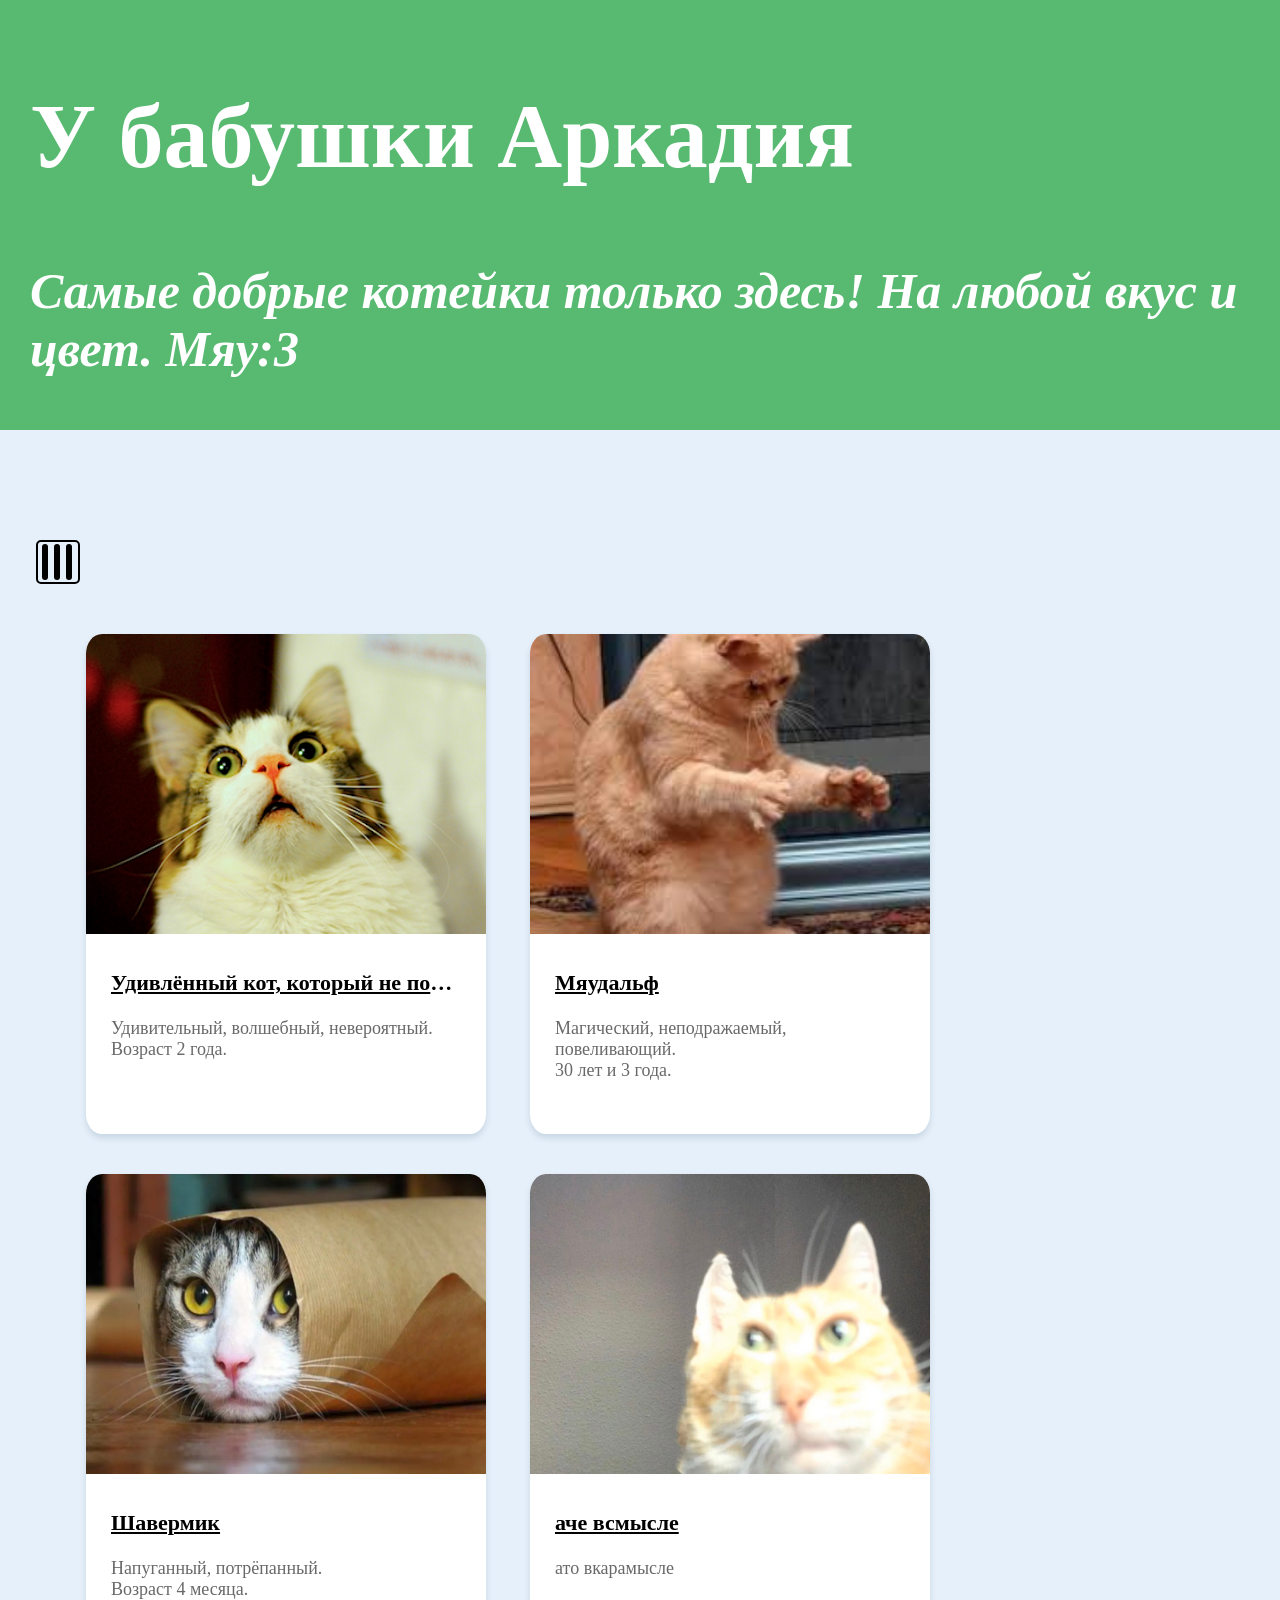
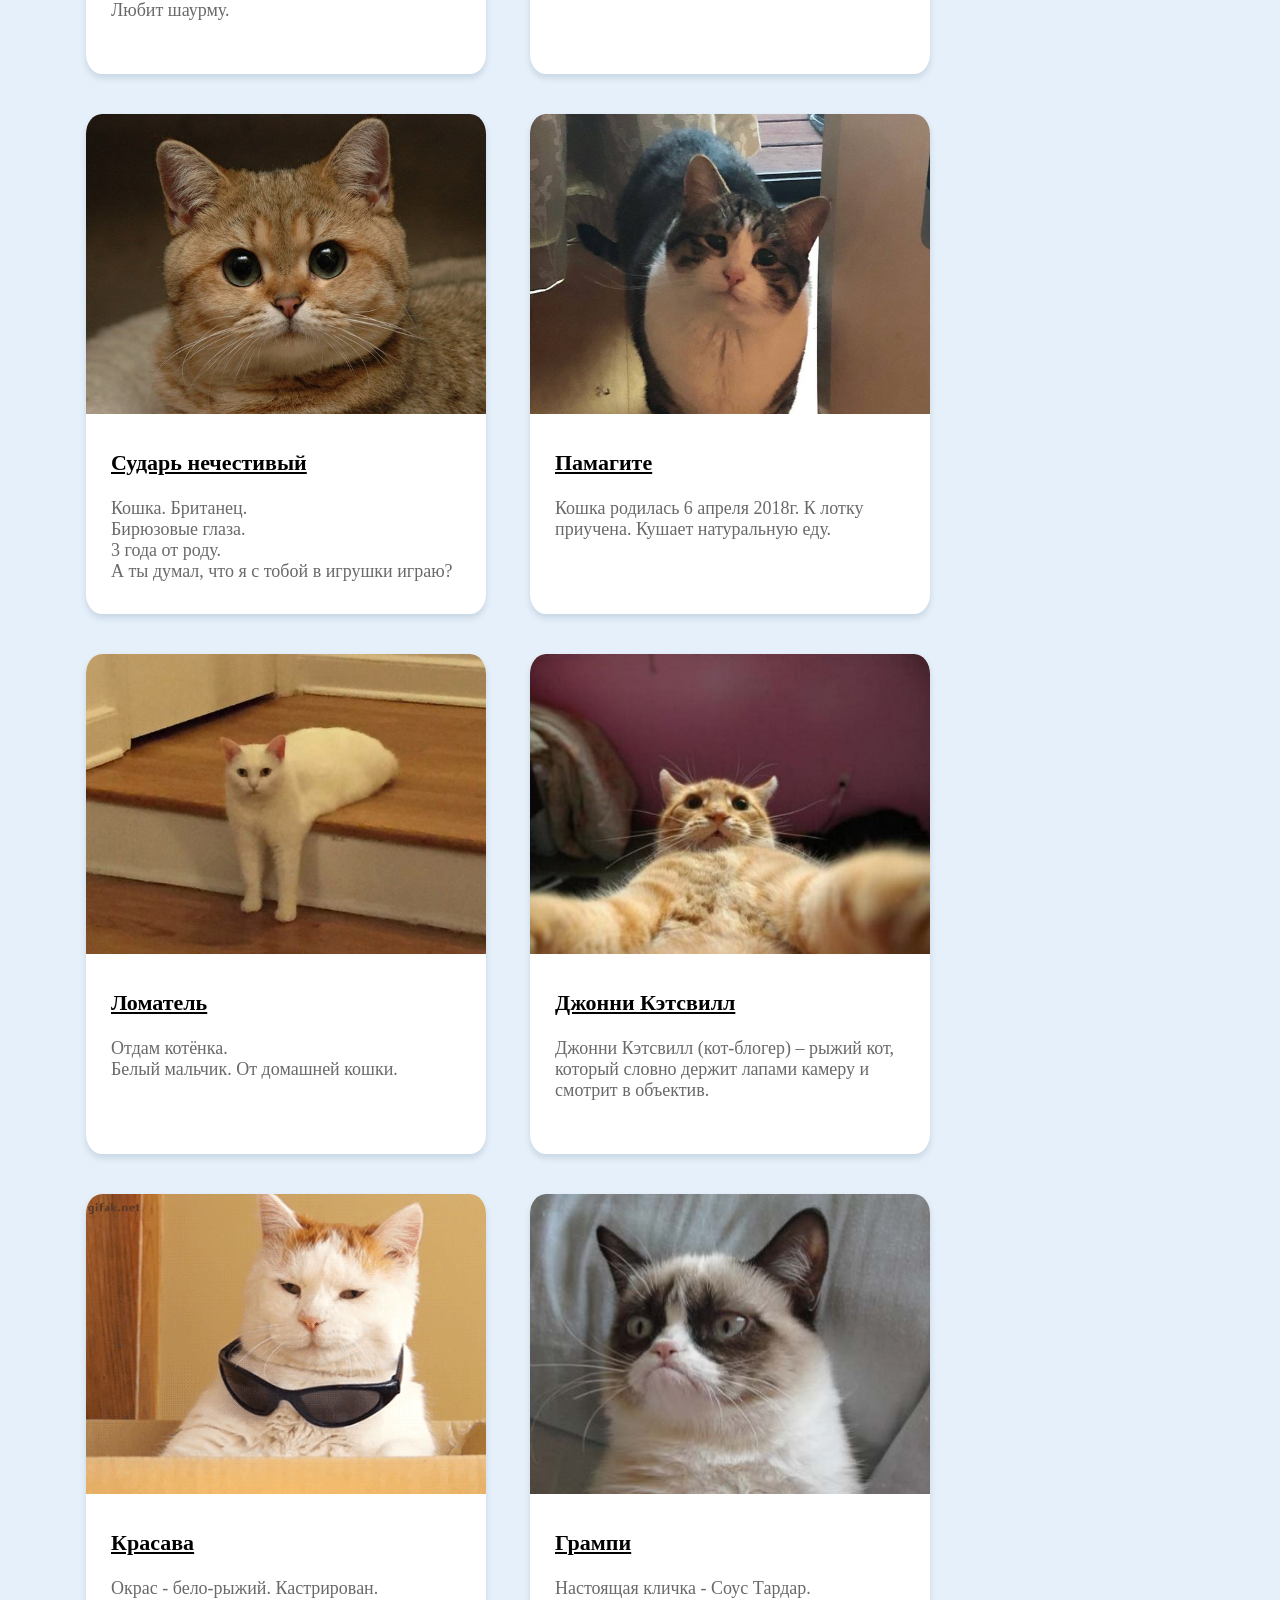
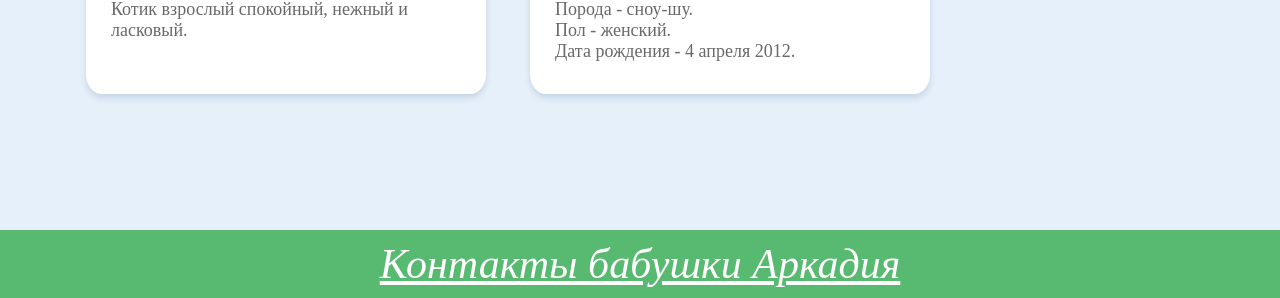
==== src/index.html @ 63ca19cd "Initial commit" ====
<!DOCTYPE html>
<html lang="ru">
  <head>
    <meta charset="utf-8">
    <meta name="author" content="Zhaygutov Erlan">
    <title>У бабушки Аркадия</title>
    <link rel="stylesheet" href="./index.css">
  </head>
  <body>
    <header>
      <section class="header-text">
        <h1>У бабушки Аркадия</h1>
        <h2 class="header-tagline">
          Самые добрые котейки только здесь! На любой вкус и цвет. Мяу:3
        </h2>
      </section>
    </header>
    <main>
      <input type="checkbox" id="direction" class="direction">
      <label class="direction-button" for="direction">
        <span class="direction-button-line"></span>
        <span class="direction-button-line"></span>
        <span class="direction-button-line"></span>
      </label>
      <ul class="items">
        <li class="item">
          <div class="item-top">
            <img class="item-image" src="images/cat1.png" alt="Первый котик">
          </div>
          <section class="item-bottom">
            <h3 class="item-name">
              <a class="item-name-link" href="https://www.yandex.ru" target="_blank" rel="noopener">
                Удивлённый кот, который не понимает, что вокруг него происходит
              </a>
            </h3>
            <div class="item-short-description">
              Удивительный, волшебный, невероятный. Возраст 2 года.
            </div>
            <div class="item-long-description">
              Вязка на вашей территории. Доставка кота в черте города.
              Кот воспитанный, с Вами на Вы, с дамой сердца максимально галантный!
              Возраст: 2 года.
            </div>
          </section>
        </li>
        <li class="item">
          <div class="item-top">
            <img class="item-image" src="images/cat2.jpeg" alt="Второй котик">
          </div>
          <section class="item-bottom">
            <h3 class="item-name">
              <a class="item-name-link" href="https://www.yandex.ru" target="_blank" rel="noopener">
                Мяудальф
              </a>
            </h3>
            <div class="item-short-description">
              Магический, неподражаемый, повеливающий.
              <br>30 лет и 3 года.
            </div>
            <div class="item-long-description">
              Hialp heitir eitt,
              <br>En dhat hialpa mun
              <br>Vith savkam oc sorgom
              <br>Oc sutum giorvavllum
              <br>Dhat kann ec it annat,
              <br>Er thurfol yta synir
              <br>Their er vilja laeknar lifa.
              <br>Dhat kann ec it thrithia,
              <br>Ef mer verdhr thavrf micil
              <br>Haptz vidh mina haeiptmogu:
              <br>Eggiar ec deyfi.
            </div>
          </section>
        </li>
        <li class="item">
          <div class="item-top">
            <img class="item-image" src="images/cat3.webp" alt="Третий котик">
          </div>
          <section class="item-bottom">
            <h3 class="item-name">
              <a class="item-name-link" href="https://www.yandex.ru" target="_blank" rel="noopener">
                Шавермик
              </a>
            </h3>
            <div class="item-short-description">
              Напуганный, потрёпанный.
              <br>Возраст 4 месяца.
              <br>Любит шаурму.
            </div>
            <div class="item-long-description">
              Шавермик ищет дом. Был найдён на улице. Обработан от паразитов.
              На вид 4 месяца. Очень напуган. Лоток и когтеточка в подарок.
            </div>
          </section>
        </li>
        <li class="item">
          <div class="item-top">
            <img class="item-image" src="images/cat4.jpg" alt="Четвёртый котик">
          </div>
          <section class="item-bottom">
            <h3 class="item-name">
              <a class="item-name-link" href="https://www.yandex.ru" target="_blank" rel="noopener">
                аче всмысле
              </a>
            </h3>
            <div class="item-short-description">
              ато вкарамысле
            </div>
            <div class="item-long-description">
              Lorem ipsum dolor sit amet, consectetur adipiscing elit, sed do
              eiusmod tempor incididunt ut labore et dolore magna aliqua. Ut
              enim ad minim veniam, quis nostrud exercitation ullamco laboris
              nisi ut aliquip ex ea commodo consequat. Duis aute irure dolor in
              reprehenderit in voluptate velit esse cillum dolore eu fugiat
              nulla pariatur. Excepteur sint occaecat cupidatat non proident,
              sunt in culpa qui officia deserunt mollit anim id est laborum.
            </div>
          </section>
        </li>
        <li class="item">
          <div class="item-top">
            <img class="item-image" src="images/cat5.jpg" alt="Пятый котик">
          </div>
          <section class="item-bottom">
            <h3 class="item-name">
              <a class="item-name-link" href="https://www.yandex.ru" target="_blank" rel="noopener">
                Сударь нечестивый
              </a>
            </h3>
            <div class="item-short-description">
              Кошка. Британец.
              <br>Бирюзовые глаза.
              <br>3 года от роду.
              <br>А ты думал, что я с тобой в игрушки играю?
            </div>
            <div class="item-long-description">
              Котик был найден на улице. Долго искали старых хозяев,
              но никто не откликнулся. Поэтому, ищем ему новых ответственных,
              заботливых хозяев.
              <br>
              <br>О котике:
              <br>Возраст примерно 3 года, может чуть больше. Очень ласковый,
              к лотку приучен, в еде не привередлив.
              Обработан от внешних и внутренних паразитов, ранки все залечены,
              ушки почищены, воспитан.
              <br>Хочешь себе плюшевого "мишку". Забирай!!!
            </div>
          </section>
        </li>
        <li class="item">
          <div class="item-top">
            <img class="item-image" src="images/cat6.jpg" alt="Шестой котик">
          </div>
          <section class="item-bottom">
            <h3 class="item-name">
              <a class="item-name-link" href="https://www.yandex.ru" target="_blank" rel="noopener">
                Памагите
              </a>
            </h3>
            <div class="item-short-description">
              Кошка родилась 6 апреля 2018г. К лотку приучена. Кушает натуральную еду.
            </div>
            <div class="item-long-description">
              Камышового окраса (серая) девочка. Дома немецкая овчарка, собаку не боится,
              крепкая и здоровая. Улицы не боится. Для частного дома идеальный вариант.
              Ползает по деревьям.
              <br>Доставлю в черте города бесплатно!!!
            </div>
          </section>
        </li>
        <li class="item">
          <div class="item-top">
            <img class="item-image" src="images/cat7.jpeg" alt="Седьмой котик">
          </div>
          <section class="item-bottom">
            <h3 class="item-name">
              <a class="item-name-link" href="https://www.yandex.ru" target="_blank" rel="noopener">
                Ломатель
              </a>
            </h3>
            <div class="item-short-description">
              Отдам котёнка.
              <br>Белый мальчик. От домашней кошки.
            </div>
            <div class="item-long-description">
              К лотку приучен. Чистоплотный.
              <br>Белый окрас. Шерстка не длинная, мягкая.
              <br>Разноцветные глазки. Один голубой, другой жёлтый.
              <br>Кушает всё. Обожает красную рыбу.
              <br>Порадует качественным тыгыдымом.
              <br>Авантюрист и непоседа.
            </div>
          </section>
        </li>
        <li class="item">
          <div class="item-top">
            <img class="item-image" src="images/cat8.jpg" alt="Восьмой котик">
          </div>
          <section class="item-bottom">
            <h3 class="item-name">
              <a class="item-name-link" href="https://www.yandex.ru" target="_blank" rel="noopener">
                Джонни Кэтсвилл
              </a>
            </h3>
            <div class="item-short-description">
              Джонни Кэтсвилл (кот-блогер) – рыжий кот, который словно держит лапами камеру и
              смотрит в объектив.
            </div>
            <div class="item-long-description">
              В 2013 году на Tumblr появилась фотография с рыжим котом, который бросился на
              фотоаппарат в тот самый момент, когда хозяин его снимал. Получилось  словно хвостатый
              сам направляет на себя камеру и ведет блог.
              <br>Англоязычным пользователям показалось, что кот похож на ведущего
              телешоу Jackass (“Чудаки”) Джонни Ноксвилла. Каждый выпуск телепередачи,
              которая выходила на MTV с 2000 по 2002 год, ведущий начинал словами:
              “Привет, с вами Джонни Ноксвилл. Добро пожаловать на “Чудаков”. А затем
              происходило что-то безумное: актеры шоу делали различные трюки и чудом
              оставались целы.
            </div>
          </section>
        </li>
        <li class="item">
          <div class="item-top">
            <img class="item-image" src="images/cat9.gif" alt="Девятый котик">
          </div>
          <section class="item-bottom">
            <h3 class="item-name">
              <a class="item-name-link" href="https://www.yandex.ru" target="_blank" rel="noopener">
                Красава
              </a>
            </h3>
            <div class="item-short-description">
              Окрас - бело-рыжий. Кастрирован.
              <br>Котик взрослый спокойный, нежный и ласковый.
            </div>
            <div class="item-long-description">
              Красава - один из двух котиков, который был размещен в приют после смерти хозяина-дедушки.
              Достаточно игривый, общительный и при хорошем отношении и заботе хорошо адаптирующийся к новой обстановке.
              Любит пообщаться с человеком, но не навязчивый...
              Отдается ответственным людям, в квартиру с сетками на окнах, на хороший сухой и влажный корм.
            </div>
          </section>
        </li>
        <li class="item">
          <div class="item-top">
            <img class="item-image" src="images/cat10.jpg" alt="Десятый котик">
          </div>
          <section class="item-bottom">
            <h3 class="item-name">
              <a class="item-name-link" href="https://www.yandex.ru" target="_blank" rel="noopener">
                Грампи
              </a>
            </h3>
            <div class="item-short-description">
              Настоящая кличка - Соус Тардар.
              <br>Порода - сноу-шу.
              <br>Пол -	женский.
              <br>Дата рождения -	4 апреля 2012.
            </div>
            <div class="item-long-description">
              Кличка кошки происходит от названия соуса тартар.
              Это связано с тем, что когда она была ещё котёнком,
              её шерсть была покрыта тёмными пятнышками.
              Кристал, дочь Табаты, решила, что это похоже на соус тартар.
              Название «Соус Тардар» было написано с ошибкой
              (ошибка в слове «тартар»), но в итоге его решили не менять.
            </div>
          </section>
        </li>
      </ul>
    </main>
    <footer>
      <div class="footer-links">
        <a class="footer-link" href="https://www.google.com" target="_blank" rel="noopener">
          Контакты бабушки Аркадия
        </a>
      </div>
    </footer>
  </body>
</html>
---- src/index.css ----
html {
  height: 100%;
}

body {
  margin: 0;

  background-color: #e6f0fa;
}

header {
  padding: 10px;

  background: #57ba70;
  color: white;
  font-size: 42px;
}

.header-text {
  margin-left: 20px;

  font-size: 60px;
}

.header-tagline {
  font-size: 50px;
  font-style: italic;
}

main {
  box-sizing: border-box;
  height: auto;
  padding: 100px 26px;
}

/* Direction Button */

.direction {
  display: none;

  cursor: pointer;
}

.direction-button {
  display: inline-block;

  width: 40px;
  height: 40px;
  margin: 10px;

  border: 2px solid black;
  border-radius: 5px;

  transform: rotate(90deg);

  cursor: pointer;
}

.direction:checked + .direction-button {
  transform: rotate(0deg);
}

.direction-button-line {
  display: block;

  width: 36px;
  height: 6px;

  margin: 6px auto;

  border-radius: 5px;

  background-color: black;
}

/* Items */

.items {
  max-width: 100%;
}

.item {
  position: relative;

  display: inline-block;

  overflow: hidden;

  box-sizing: border-box;

  width: 400px;
  height: 500px;

  margin: 20px;

  border-radius: 4%;

  background-color: white;

  box-shadow: 0 4px 6px rgba(26, 65, 101, 0.15);

  vertical-align: top;
}
.item:hover {
  transform: scale(1.1, 1.1);

  box-shadow: 0 10px 10px rgba(12, 37, 59, 0.7);
}

.item-top:hover {
  transform: rotateY(180deg);
}

.item-image {
  width: 100%;
  height: 300px;

  object-fit: cover;
}

.item-bottom {
  padding: 10px 25px 30px;

  color: black;
}

.item-name {
  overflow: hidden;

  font-size: 22px;

  text-overflow: ellipsis;

  white-space: nowrap;
}

@keyframes buzz-out-on-hover {
  10% {
    -webkit-transform: translateX(3px) rotate(2deg);
    transform: translateX(3px) rotate(2deg);
  }
  20% {
    -webkit-transform: translateX(-3px) rotate(-2deg);
    transform: translateX(-3px) rotate(-2deg);
  }
  30% {
    -webkit-transform: translateX(3px) rotate(2deg);
    transform: translateX(3px) rotate(2deg);
  }
  40% {
    -webkit-transform: translateX(-3px) rotate(-2deg);
    transform: translateX(-3px) rotate(-2deg);
  }
  50% {
    -webkit-transform: translateX(2px) rotate(1deg);
    transform: translateX(2px) rotate(1deg);
  }
  60% {
    -webkit-transform: translateX(-2px) rotate(-1deg);
    transform: translateX(-2px) rotate(-1deg);
  }
  70% {
    -webkit-transform: translateX(2px) rotate(1deg);
    transform: translateX(2px) rotate(1deg);
  }
  80% {
    -webkit-transform: translateX(-2px) rotate(-1deg);
    transform: translateX(-2px) rotate(-1deg);
  }
  90% {
    -webkit-transform: translateX(1px) rotate(0);
    transform: translateX(1px) rotate(0);
  }
  100% {
    -webkit-transform: translateX(-1px) rotate(0);
    transform: translateX(-1px) rotate(0);
  }
}

.item-name:hover,
.item-name:focus {
  overflow: visible;

  animation-duration: 0.75s;
  animation-iteration-count: 1;
  animation-name: buzz-out-on-hover;
  animation-timing-function: linear;

  text-overflow: clip;

  white-space: normal;
}

.item-name-link {
  color: inherit;
}

.item-name-link:visited {
  color: #57ba70;
}

.item-short-description {
  color: dimgray;

  font-size: 18px;
}

.item-short-description:hover {
  font-style: italic;
}

.item-long-description {
  display: none;

  color: dimgray;

  font-size: 24px;
}

.item-long-description:hover {
  text-transform: uppercase;
}

/* Row view is ENABLED */

.direction:checked ~ .items {
  width: 850px;

  margin-right: auto;
  margin-left: auto;
}

.direction:checked ~ .items > .item {
  display: block;

  width: 800px;
  height: 900px;

  margin-top: 55px;
  margin-bottom: 55px;
}

.direction:checked ~ .items .item .item-top {
  height: 400px;
}

.direction:checked ~ .items .item .item-top .item-image {
  height: 400px;
}

.direction:checked ~ .items .item .item-bottom .item-name {
  font-size: 36px;
}

.direction:checked ~ .items .item .item-bottom .item-short-description {
  display: none;
}

.direction:checked ~ .items .item .item-bottom .item-long-description {
  display: block;
}

.footer-links {
  padding: 10px;

  background: #57ba70;
  color: white;

  font-size: 42px;
  font-style: italic;
  text-align: center;
}

.footer-link {
  color: white;
}

.footer-link:visited {
  color: white;
}
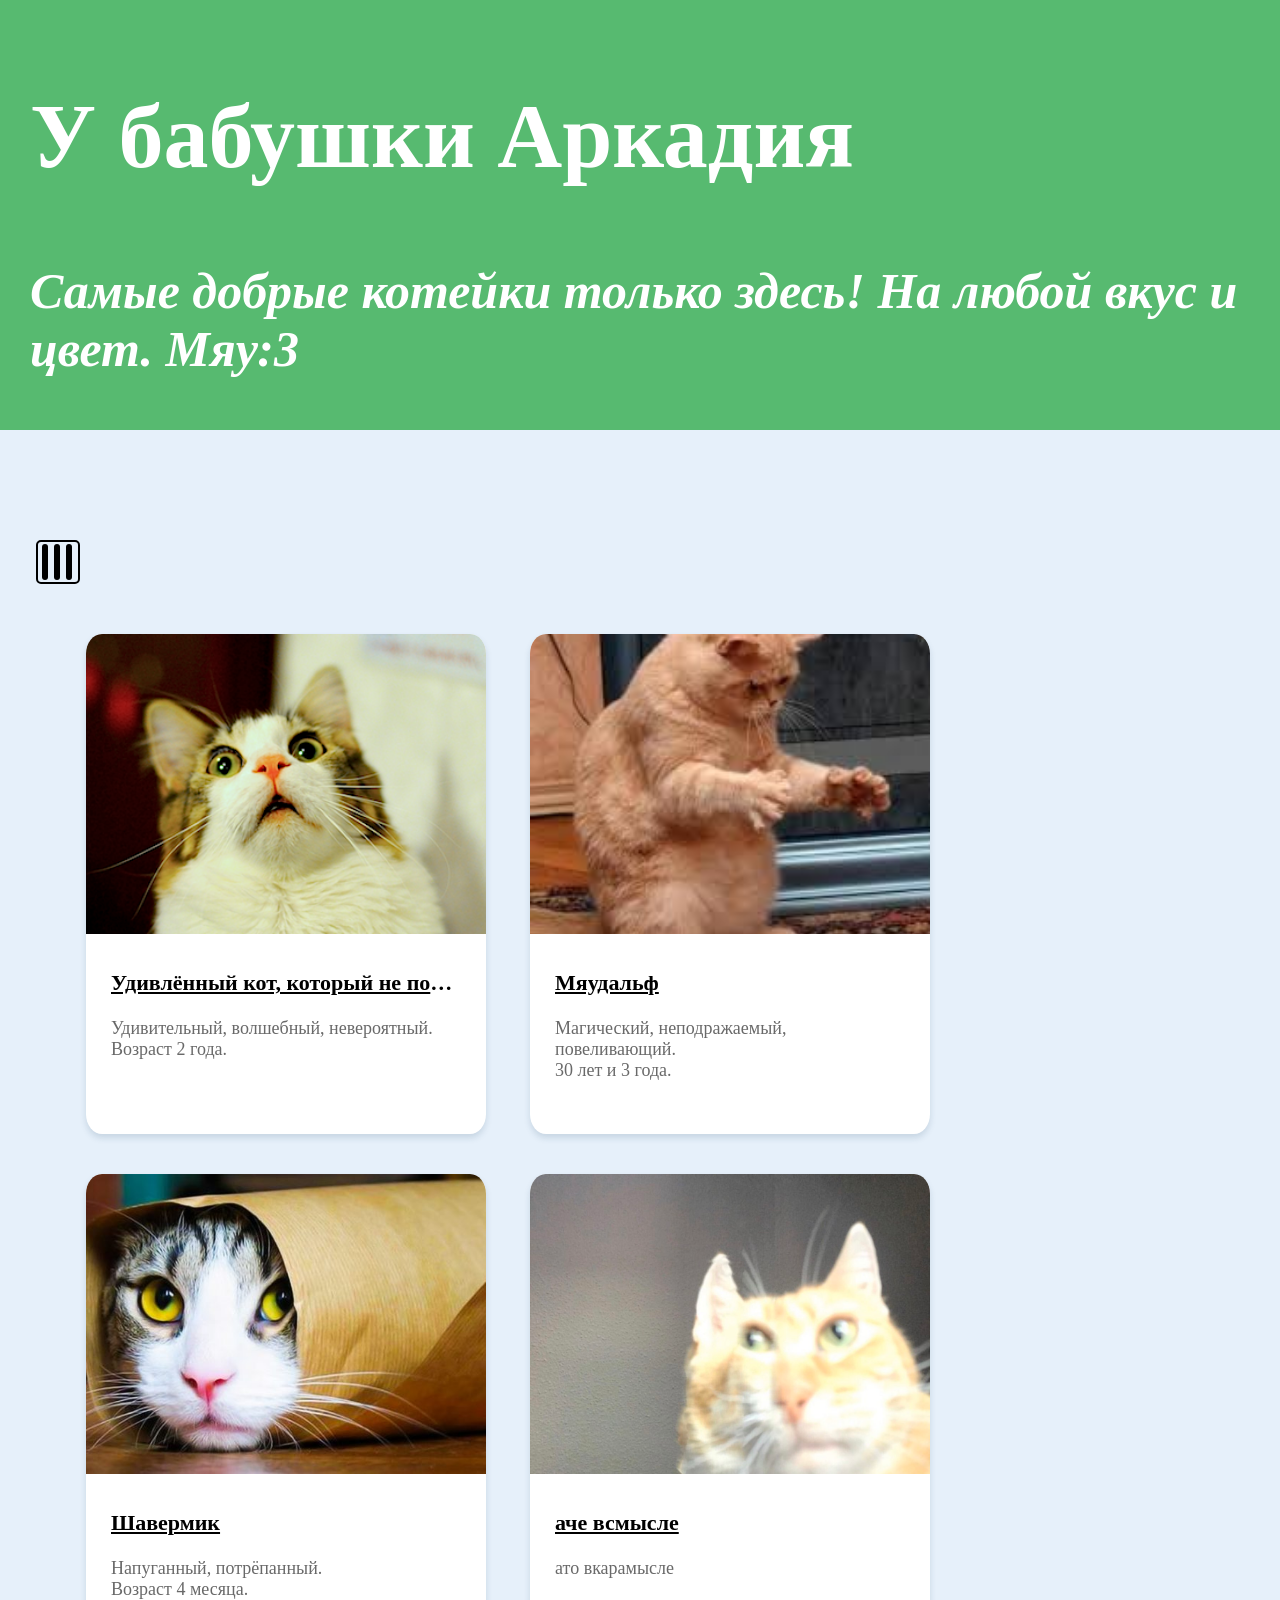
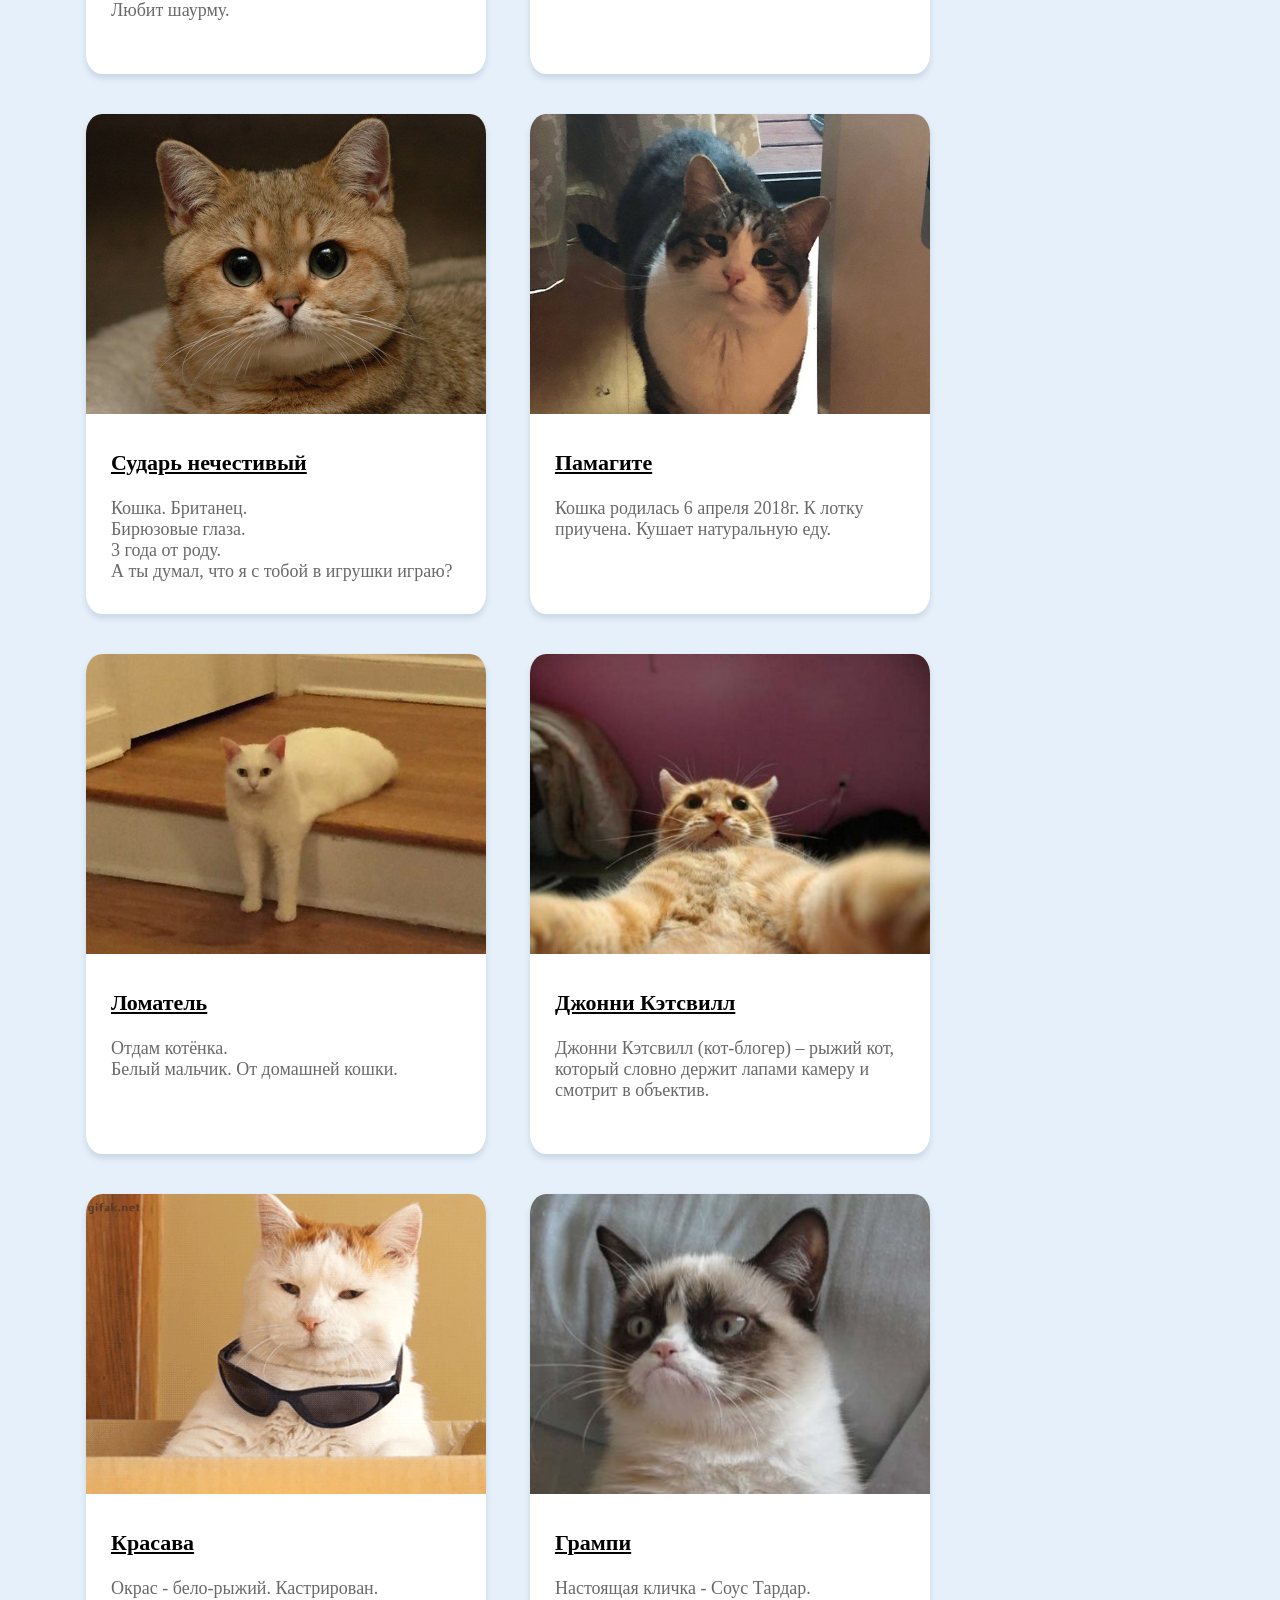
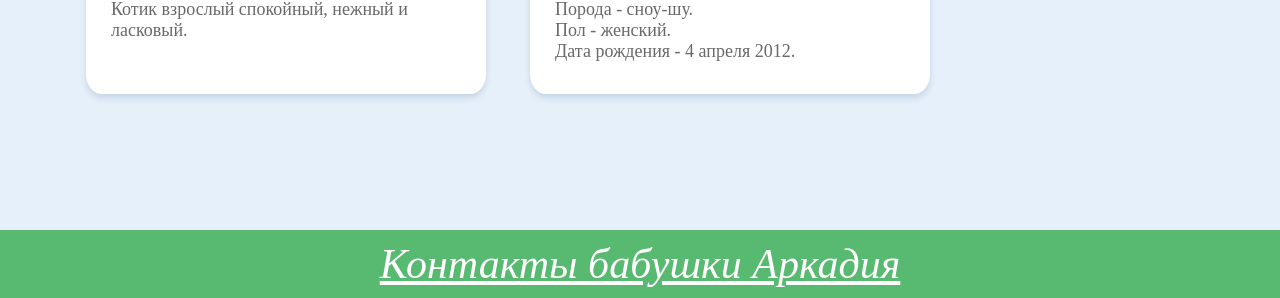
==== commit 5a6a7c3d: "Change third cat photo format" ====
--- a/src/index.html
+++ b/src/index.html
@@ -74,7 +74,7 @@
         </li>
         <li class="item">
           <div class="item-top">
-            <img class="item-image" src="images/cat3.webp" alt="Третий котик">
+            <img class="item-image" src="images/cat3.jpg" alt="Третий котик">
           </div>
           <section class="item-bottom">
             <h3 class="item-name">
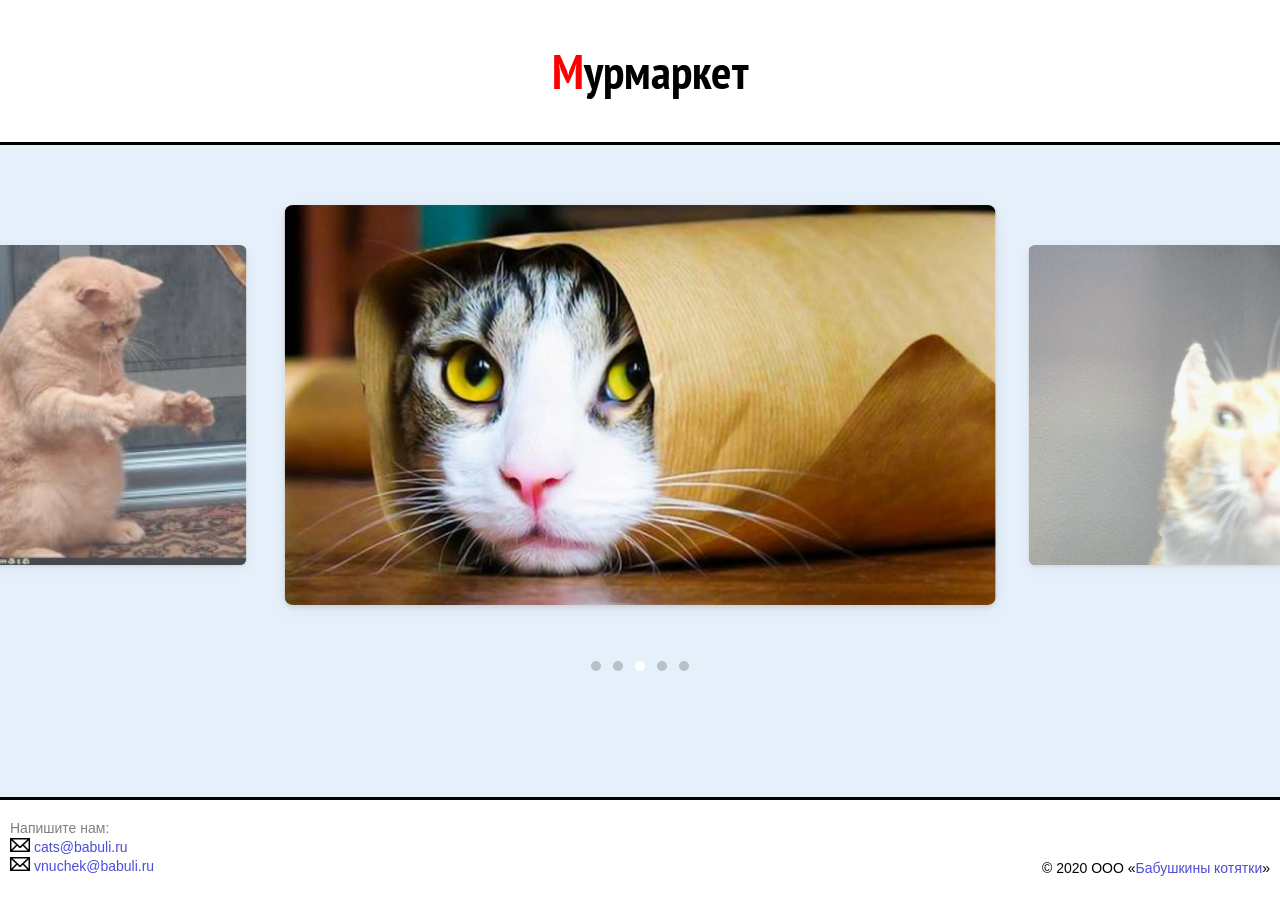
==== commit eedef9d1: "Task 2. Initial Commit" ====
--- a/src/index.html
+++ b/src/index.html
@@ -3,61 +3,45 @@
   <head>
     <meta charset="utf-8">
     <meta name="author" content="Zhaygutov Erlan">
-    <title>У бабушки Аркадия</title>
+    <title>Мурмаркет</title>
     <link rel="stylesheet" href="./index.css">
   </head>
   <body>
     <header>
       <section class="header-text">
-        <h1>У бабушки Аркадия</h1>
-        <h2 class="header-tagline">
-          Самые добрые котейки только здесь! На любой вкус и цвет. Мяу:3
-        </h2>
+        <h1><span class="header-text-first-letter">М</span>урмаркет</h1>
       </section>
     </header>
     <main>
-      <input type="checkbox" id="direction" class="direction">
-      <label class="direction-button" for="direction">
-        <span class="direction-button-line"></span>
-        <span class="direction-button-line"></span>
-        <span class="direction-button-line"></span>
-      </label>
-      <ul class="items">
-        <li class="item">
-          <div class="item-top">
-            <img class="item-image" src="images/cat1.png" alt="Первый котик">
-          </div>
-          <section class="item-bottom">
-            <h3 class="item-name">
-              <a class="item-name-link" href="https://www.yandex.ru" target="_blank" rel="noopener">
-                Удивлённый кот, который не понимает, что вокруг него происходит
-              </a>
-            </h3>
-            <div class="item-short-description">
-              Удивительный, волшебный, невероятный. Возраст 2 года.
-            </div>
-            <div class="item-long-description">
+      <input id="modal-toggle-1" type="checkbox">
+      <article class="modal-content">
+        <label class="modal-close" for="modal-toggle-1">&#x2715;</label>
+        <div class="modal-image-wrapper">
+          <img class="modal-image" src="images/cat1.png" alt="Первый модальный котик">
+        </div>
+        <div class="modal-info-wrapper">
+          <article class="modal-info">
+            <h2 class="modal-info-name">Удивительный</h2>
+            <div class="modal-info-description">
               Вязка на вашей территории. Доставка кота в черте города.
               Кот воспитанный, с Вами на Вы, с дамой сердца максимально галантный!
               Возраст: 2 года.
             </div>
-          </section>
-        </li>
-        <li class="item">
-          <div class="item-top">
-            <img class="item-image" src="images/cat2.jpeg" alt="Второй котик">
-          </div>
-          <section class="item-bottom">
-            <h3 class="item-name">
-              <a class="item-name-link" href="https://www.yandex.ru" target="_blank" rel="noopener">
-                Мяудальф
-              </a>
-            </h3>
-            <div class="item-short-description">
-              Магический, неподражаемый, повеливающий.
-              <br>30 лет и 3 года.
-            </div>
-            <div class="item-long-description">
+          </article>
+        </div>
+      </article>
+      <label class="modal-backdrop" for="modal-toggle-1"></label>
+
+      <input id="modal-toggle-2" type="checkbox">
+      <article class="modal-content">
+        <label class="modal-close" for="modal-toggle-2">&#x2715;</label>
+        <div class="modal-image-wrapper">
+          <img class="modal-image" src="images/cat2.jpeg" alt="Второй модальный котик">
+        </div>
+        <div class="modal-info-wrapper">
+          <article class="modal-info">
+            <h2 class="modal-info-name">Мяудальф</h2>
+            <div class="modal-info-description">
               Hialp heitir eitt,
               <br>En dhat hialpa mun
               <br>Vith savkam oc sorgom
@@ -70,43 +54,39 @@
               <br>Haptz vidh mina haeiptmogu:
               <br>Eggiar ec deyfi.
             </div>
-          </section>
-        </li>
-        <li class="item">
-          <div class="item-top">
-            <img class="item-image" src="images/cat3.jpg" alt="Третий котик">
-          </div>
-          <section class="item-bottom">
-            <h3 class="item-name">
-              <a class="item-name-link" href="https://www.yandex.ru" target="_blank" rel="noopener">
-                Шавермик
-              </a>
-            </h3>
-            <div class="item-short-description">
-              Напуганный, потрёпанный.
-              <br>Возраст 4 месяца.
-              <br>Любит шаурму.
-            </div>
-            <div class="item-long-description">
+          </article>
+        </div>
+      </article>
+      <label class="modal-backdrop" for="modal-toggle-2"></label>
+
+      <input id="modal-toggle-3" type="checkbox">
+      <article class="modal-content">
+        <label class="modal-close" for="modal-toggle-3">&#x2715;</label>
+        <div class="modal-image-wrapper">
+          <img class="modal-image" src="images/cat3.jpg" alt="Третий модальный котик">
+        </div>
+        <div class="modal-info-wrapper">
+          <article class="modal-info">
+            <h2 class="modal-info-name">Шавермик</h2>
+            <div class="modal-info-description">
               Шавермик ищет дом. Был найдён на улице. Обработан от паразитов.
               На вид 4 месяца. Очень напуган. Лоток и когтеточка в подарок.
             </div>
-          </section>
-        </li>
-        <li class="item">
-          <div class="item-top">
-            <img class="item-image" src="images/cat4.jpg" alt="Четвёртый котик">
-          </div>
-          <section class="item-bottom">
-            <h3 class="item-name">
-              <a class="item-name-link" href="https://www.yandex.ru" target="_blank" rel="noopener">
-                аче всмысле
-              </a>
-            </h3>
-            <div class="item-short-description">
-              ато вкарамысле
-            </div>
-            <div class="item-long-description">
+          </article>
+        </div>
+      </article>
+      <label class="modal-backdrop" for="modal-toggle-3"></label>
+
+      <input id="modal-toggle-4" type="checkbox">
+      <article class="modal-content">
+        <label class="modal-close" for="modal-toggle-4">&#x2715;</label>
+        <div class="modal-image-wrapper">
+          <img class="modal-image" src="images/cat4.jpg" alt="Четвёртый модальный котик">
+        </div>
+        <div class="modal-info-wrapper">
+          <article class="modal-info">
+            <h2>ачёвсмысле</h2>
+            <div class="modal-info-description">
               Lorem ipsum dolor sit amet, consectetur adipiscing elit, sed do
               eiusmod tempor incididunt ut labore et dolore magna aliqua. Ut
               enim ad minim veniam, quis nostrud exercitation ullamco laboris
@@ -115,25 +95,21 @@
               nulla pariatur. Excepteur sint occaecat cupidatat non proident,
               sunt in culpa qui officia deserunt mollit anim id est laborum.
             </div>
-          </section>
-        </li>
-        <li class="item">
-          <div class="item-top">
-            <img class="item-image" src="images/cat5.jpg" alt="Пятый котик">
-          </div>
-          <section class="item-bottom">
-            <h3 class="item-name">
-              <a class="item-name-link" href="https://www.yandex.ru" target="_blank" rel="noopener">
-                Сударь нечестивый
-              </a>
-            </h3>
-            <div class="item-short-description">
-              Кошка. Британец.
-              <br>Бирюзовые глаза.
-              <br>3 года от роду.
-              <br>А ты думал, что я с тобой в игрушки играю?
-            </div>
-            <div class="item-long-description">
+          </article>
+        </div>
+      </article>
+      <label class="modal-backdrop" for="modal-toggle-4"></label>
+
+      <input id="modal-toggle-5" type="checkbox">
+      <article class="modal-content">
+        <label class="modal-close" for="modal-toggle-5">&#x2715;</label>
+        <div class="modal-image-wrapper">
+          <img class="modal-image" src="images/cat5.jpg" alt="Пятый модальный котик">
+        </div>
+        <div class="modal-info-wrapper">
+          <article class="modal-info">
+            <h2 class="modal-info-name">Сударь нечестивый</h2>
+            <div class="modal-info-description">
               Котик был найден на улице. Долго искали старых хозяев,
               но никто не откликнулся. Поэтому, ищем ему новых ответственных,
               заботливых хозяев.
@@ -145,135 +121,85 @@
               ушки почищены, воспитан.
               <br>Хочешь себе плюшевого "мишку". Забирай!!!
             </div>
-          </section>
-        </li>
-        <li class="item">
-          <div class="item-top">
-            <img class="item-image" src="images/cat6.jpg" alt="Шестой котик">
-          </div>
-          <section class="item-bottom">
-            <h3 class="item-name">
-              <a class="item-name-link" href="https://www.yandex.ru" target="_blank" rel="noopener">
-                Памагите
-              </a>
-            </h3>
-            <div class="item-short-description">
-              Кошка родилась 6 апреля 2018г. К лотку приучена. Кушает натуральную еду.
-            </div>
-            <div class="item-long-description">
-              Камышового окраса (серая) девочка. Дома немецкая овчарка, собаку не боится,
-              крепкая и здоровая. Улицы не боится. Для частного дома идеальный вариант.
-              Ползает по деревьям.
-              <br>Доставлю в черте города бесплатно!!!
-            </div>
-          </section>
-        </li>
-        <li class="item">
-          <div class="item-top">
-            <img class="item-image" src="images/cat7.jpeg" alt="Седьмой котик">
-          </div>
-          <section class="item-bottom">
-            <h3 class="item-name">
-              <a class="item-name-link" href="https://www.yandex.ru" target="_blank" rel="noopener">
-                Ломатель
-              </a>
-            </h3>
-            <div class="item-short-description">
-              Отдам котёнка.
-              <br>Белый мальчик. От домашней кошки.
-            </div>
-            <div class="item-long-description">
-              К лотку приучен. Чистоплотный.
-              <br>Белый окрас. Шерстка не длинная, мягкая.
-              <br>Разноцветные глазки. Один голубой, другой жёлтый.
-              <br>Кушает всё. Обожает красную рыбу.
-              <br>Порадует качественным тыгыдымом.
-              <br>Авантюрист и непоседа.
-            </div>
-          </section>
-        </li>
-        <li class="item">
-          <div class="item-top">
-            <img class="item-image" src="images/cat8.jpg" alt="Восьмой котик">
-          </div>
-          <section class="item-bottom">
-            <h3 class="item-name">
-              <a class="item-name-link" href="https://www.yandex.ru" target="_blank" rel="noopener">
-                Джонни Кэтсвилл
-              </a>
-            </h3>
-            <div class="item-short-description">
-              Джонни Кэтсвилл (кот-блогер) – рыжий кот, который словно держит лапами камеру и
-              смотрит в объектив.
-            </div>
-            <div class="item-long-description">
-              В 2013 году на Tumblr появилась фотография с рыжим котом, который бросился на
-              фотоаппарат в тот самый момент, когда хозяин его снимал. Получилось  словно хвостатый
-              сам направляет на себя камеру и ведет блог.
-              <br>Англоязычным пользователям показалось, что кот похож на ведущего
-              телешоу Jackass (“Чудаки”) Джонни Ноксвилла. Каждый выпуск телепередачи,
-              которая выходила на MTV с 2000 по 2002 год, ведущий начинал словами:
-              “Привет, с вами Джонни Ноксвилл. Добро пожаловать на “Чудаков”. А затем
-              происходило что-то безумное: актеры шоу делали различные трюки и чудом
-              оставались целы.
-            </div>
-          </section>
-        </li>
-        <li class="item">
-          <div class="item-top">
-            <img class="item-image" src="images/cat9.gif" alt="Девятый котик">
-          </div>
-          <section class="item-bottom">
-            <h3 class="item-name">
-              <a class="item-name-link" href="https://www.yandex.ru" target="_blank" rel="noopener">
-                Красава
-              </a>
-            </h3>
-            <div class="item-short-description">
-              Окрас - бело-рыжий. Кастрирован.
-              <br>Котик взрослый спокойный, нежный и ласковый.
-            </div>
-            <div class="item-long-description">
-              Красава - один из двух котиков, который был размещен в приют после смерти хозяина-дедушки.
-              Достаточно игривый, общительный и при хорошем отношении и заботе хорошо адаптирующийся к новой обстановке.
-              Любит пообщаться с человеком, но не навязчивый...
-              Отдается ответственным людям, в квартиру с сетками на окнах, на хороший сухой и влажный корм.
-            </div>
-          </section>
-        </li>
-        <li class="item">
-          <div class="item-top">
-            <img class="item-image" src="images/cat10.jpg" alt="Десятый котик">
-          </div>
-          <section class="item-bottom">
-            <h3 class="item-name">
-              <a class="item-name-link" href="https://www.yandex.ru" target="_blank" rel="noopener">
-                Грампи
-              </a>
-            </h3>
-            <div class="item-short-description">
-              Настоящая кличка - Соус Тардар.
-              <br>Порода - сноу-шу.
-              <br>Пол -	женский.
-              <br>Дата рождения -	4 апреля 2012.
-            </div>
-            <div class="item-long-description">
-              Кличка кошки происходит от названия соуса тартар.
-              Это связано с тем, что когда она была ещё котёнком,
-              её шерсть была покрыта тёмными пятнышками.
-              Кристал, дочь Табаты, решила, что это похоже на соус тартар.
-              Название «Соус Тардар» было написано с ошибкой
-              (ошибка в слове «тартар»), но в итоге его решили не менять.
-            </div>
-          </section>
-        </li>
-      </ul>
+          </article>
+        </div>
+      </article>
+      <label class="modal-backdrop" for="modal-toggle-5"></label>
+
+      <section class="section slider">
+        <input type="radio" name="slider" id="slide-1" class="slider__radio" />
+        <input type="radio" name="slider" id="slide-2" class="slider__radio" />
+        <input type="radio" name="slider" id="slide-3" class="slider__radio" checked />
+        <input type="radio" name="slider" id="slide-4" class="slider__radio" />
+        <input type="radio" name="slider" id="slide-5" class="slider__radio" />
+
+        <div class="slider__holder">
+          <label for="slide-1" class="slider__item slider__item--1 card">
+            <label class="modal-btn" for="modal-toggle-1"></label>
+            <img class="item__image" src="images/cat1.png" alt="Первый котик">
+            <div class="item__name">Удивительный</div>
+          </label>
+          <!-- Slider__item -->
+
+          <label for="slide-2" class="slider__item slider__item--2 card">
+            <label class="modal-btn" for="modal-toggle-2"></label>
+            <img class="item__image" src="images/cat2.jpeg" alt="Второй котик">
+            <div class="item__name">Мяудальф</div>
+          </label>
+          <!-- Slider__item -->
+
+          <label for="slide-3" class="slider__item slider__item--3 card">
+            <label class="modal-btn" for="modal-toggle-3"></label>
+            <img class="item__image" src="images/cat3.jpg" alt="Третий котик">
+            <div class="item__name">Шавермик</div>
+          </label>
+          <!-- Slider__item -->
+
+          <label for="slide-4" class="slider__item slider__item--4 card">
+            <label class="modal-btn" for="modal-toggle-4"></label>
+            <img class="item__image" src="images/cat4.jpg" alt="Четвёртый котик">
+            <div class="item__name">ачёвсмысле</div>
+          </label>
+          <!-- Slider__item -->
+
+          <label for="slide-5" class="slider__item slider__item--5 card">
+            <label class="modal-btn" for="modal-toggle-5"></label>
+            <img class="item__image" src="images/cat5.jpg" alt="Пятый котик">
+            <div class="item__name">Сударь нечестивый</div>
+          </label>
+          <!-- Slider__item -->
+        </div>
+        <!-- Slider Holder -->
+
+        <div class="bullets">
+          <label for="slide-1" class="bullets__item bullets__item--1"></label>
+          <label for="slide-2" class="bullets__item bullets__item--2"></label>
+          <label for="slide-3" class="bullets__item bullets__item--3"></label>
+          <label for="slide-4" class="bullets__item bullets__item--4"></label>
+          <label for="slide-5" class="bullets__item bullets__item--5"></label>
+        </div>
+        <!-- Bullets -->
+      </section>
     </main>
     <footer>
       <div class="footer-links">
-        <a class="footer-link" href="https://www.google.com" target="_blank" rel="noopener">
-          Контакты бабушки Аркадия
-        </a>
+        Напишите нам:
+        <br>
+        <div class="footer-link">
+          <img class="footer-link-email-image" src="images/letter_icon.png" alt="Email: ">
+          <a class="footer-link-url" href="mailto:cats@babuli.ru" target="_blank" rel="noopener">
+            cats@babuli.ru
+          </a>
+        </div>
+        <div class="footer-link">
+          <img class="footer-link-email-image" src="images/letter_icon.png" alt="Email: ">
+          <a class="footer-link-url" href="mailto:vnuchek@babuli.ru" target="_blank" rel="noopener">
+            vnuchek@babuli.ru
+          </a>
+        </div>
+      </div>
+      <div class="footer-copyright">
+        &copy; 2020 ООО &laquo;<a class="footer-link-url" href="#">Бабушкины котятки</a>&raquo;
       </div>
     </footer>
   </body>
--- a/src/index.css
+++ b/src/index.css
@@ -1,280 +1,497 @@
+@import url('https://fonts.googleapis.com/css2?family=PT+Sans+Narrow&display=swap');
+
 html {
   height: 100%;
 }
 
 body {
+  position: relative;
+
+  min-height: 100%;
   margin: 0;
 
   background-color: #e6f0fa;
 }
 
 header {
-  padding: 10px;
-
-  background: #57ba70;
-  color: white;
+  position: fixed;
+  top: 0;
+  z-index: 10;
+
+  width: 100%;
+
+  border-bottom: solid black;
+
+  background-color: white;
+  color: black;
+  font-family: 'PT Sans Narrow', sans-serif;
   font-size: 42px;
-}
-
-.header-text {
-  margin-left: 20px;
-
-  font-size: 60px;
-}
-
-.header-tagline {
-  font-size: 50px;
-  font-style: italic;
+  text-align: center;
 }
 
 main {
   box-sizing: border-box;
   height: auto;
-  padding: 100px 26px;
-}
-
-/* Direction Button */
-
-.direction {
+  padding: 125px 0;
+}
+
+.header-text {
+  margin-left: 20px;
+
+  font-size: 32px;
+}
+
+.header-text-first-letter {
+  color: red;
+}
+
+/* Slider */
+
+.card {
+  position: relative;
+
+  display: block;
+
+  border-radius: 8px;
+
+  background: #fff;
+  box-shadow: 0 5px 20px 0 rgba(0, 0, 0, 0.05), 0 2px 4px 0 rgba(0, 0, 0, 0.1);
+  text-align: center;
+}
+
+.item__image {
+  height: 100%;
+
+  object-fit: cover;
+}
+
+.item__name {
+  position: absolute;
+  top: 50%;
+  left: 50%;
+
   display: none;
 
+  transform: translate(-50%, -50%);
+
+  color: white;
+  font-size: 40px;
+}
+
+.slider {
+  overflow: hidden;
+
+  -webkit-user-select: none;
+  -moz-user-select: none;
+  -ms-user-select: none;
+  user-select: none;
+}
+
+.slider__holder {
+  position: relative;
+  left: 50%;
+
+  display: inline-block;
+
+  margin-top: 80px;
+
+  transform: translateX(-50%);
+
+  text-align: left;
+}
+
+.slider__item {
+  position: absolute;
+  top: 0;
+  left: 0;
+
+  display: block;
+  overflow: hidden;
+
+  height: 400px;
+
   cursor: pointer;
-}
-
-.direction-button {
-  display: inline-block;
-
-  width: 40px;
-  height: 40px;
-  margin: 10px;
-
-  border: 2px solid black;
-  border-radius: 5px;
-
-  transform: rotate(90deg);
-
+  opacity: 0.7;
+
+  /*transition: all 0.2s ease;*/
+}
+
+.bullets {
+  z-index: 6;
+
+  display: block;
+
+  width: auto;
+  height: 10px;
+  margin-top: 48px;
+  margin-bottom: 56px;
+
+  text-align: center;
+}
+
+#slide-1:checked ~ .bullets .bullets__item--1,
+#slide-2:checked ~ .bullets .bullets__item--2,
+#slide-3:checked ~ .bullets .bullets__item--3,
+#slide-4:checked ~ .bullets .bullets__item--4,
+#slide-5:checked ~ .bullets .bullets__item--5 {
+  background: #fff;
+}
+
+.bullets__item {
+  display: inline-block;
+
+  width: 10px;
+  height: 10px;
+  margin: 0 4px;
+
+  border-radius: 6px;
+
+  background: rgba(0, 0, 0, 0.2);
   cursor: pointer;
 }
 
-.direction:checked + .direction-button {
-  transform: rotate(0deg);
-}
-
-.direction-button-line {
+.bullets__item:hover {
+  background: #fff;
+}
+
+/* Modals */
+
+.modal-btn {
+  position: absolute;
+  top: 0;
+  right: 0;
+  bottom: 0;
+  left: 0;
+  z-index: 2;
+
+  display: none;
+
+  width: 100%;
+  height: 100%;
+}
+
+.modal-content,
+.modal-backdrop {
+  visibility: hidden;
+  overflow: hidden;
+
+  width: 0;
+  height: 0;
+
+  transition: opacity 0.2s ease-in;
+
+  cursor: pointer;
+  opacity: 0;
+}
+
+.modal-close {
+  position: absolute;
+  top: 5px;
+  right: 20px;
+
+  width: 25px;
+  height: 25px;
+  padding-top: 3px;
+
+  color: white;
+  cursor: pointer;
+  font-size: 40px;
+  font-weight: bold;
+  text-align: center;
+}
+
+.modal-close:hover {
+  color: #333;
+}
+
+#modal-toggle-1,
+#modal-toggle-2,
+#modal-toggle-3,
+#modal-toggle-4,
+#modal-toggle-5,
+.slider__radio {
+  display: none;
+}
+
+#modal-toggle-1:checked + .modal-content,
+#modal-toggle-2:checked + .modal-content,
+#modal-toggle-3:checked + .modal-content,
+#modal-toggle-4:checked + .modal-content,
+#modal-toggle-5:checked + .modal-content {
+  position: fixed;
+  top: 50%;
+  left: 50%;
+  z-index: 8;
+
+  visibility: visible;
+
+  width: 1000px;
+  height: 500px;
+  padding: 10px 30px;
+
+  transform: translate(-50%, -50%);
+
+  background-color: rgba(0, 0, 0, 0);
+  cursor: auto;
+  opacity: 1;
+  pointer-events: auto;
+}
+
+#modal-toggle-1:checked + .modal-content + .modal-backdrop,
+#modal-toggle-2:checked + .modal-content + .modal-backdrop,
+#modal-toggle-3:checked + .modal-content + .modal-backdrop,
+#modal-toggle-4:checked + .modal-content + .modal-backdrop,
+#modal-toggle-5:checked + .modal-content + .modal-backdrop {
+  position: fixed;
+  top: 0;
+  left: 0;
+  z-index: 3;
+
+  visibility: visible;
+
+  width: 100vw;
+  height: 100vh;
+
+  transition: opacity 0.2s ease-in;
+
+  background-color: rgba(0, 0, 0, 0.9);
+  opacity: 1;
+}
+
+.modal-image-wrapper {
+  display: inline-block;
+
+  width: 700px;
+  height: 100%;
+}
+
+.modal-image {
+  position: relative;
+
+  width: 100%;
+  height: 100%;
+
+  object-fit: contain;
+}
+
+.modal-info-wrapper {
+  display: inline-block;
+
+  width: 275px;
+  height: 100%;
+
+  vertical-align: top;
+}
+
+.modal-info {
+  position: relative;
+  top: 50%;
+
+  margin: 15px 10px;
+
+  transform: translateY(-50%);
+
+  color: white;
+}
+
+.modal-info-name {
+  margin-top: 0;
+
+  font-size: 36px;
+}
+
+.modal-info-description {
+  font-size: 16px;
+}
+
+#slide-1:checked ~ .slider__holder .slider__item--1:hover .item__image,
+#slide-2:checked ~ .slider__holder .slider__item--2:hover .item__image,
+#slide-3:checked ~ .slider__holder .slider__item--3:hover .item__image,
+#slide-4:checked ~ .slider__holder .slider__item--4:hover .item__image,
+#slide-5:checked ~ .slider__holder .slider__item--5:hover .item__image {
+  filter: brightness(50%);
+}
+
+#slide-1:checked ~ .slider__holder .slider__item--1:hover .item__name,
+#slide-2:checked ~ .slider__holder .slider__item--2:hover .item__name,
+#slide-3:checked ~ .slider__holder .slider__item--3:hover .item__name,
+#slide-4:checked ~ .slider__holder .slider__item--4:hover .item__name,
+#slide-5:checked ~ .slider__holder .slider__item--5:hover .item__name {
   display: block;
-
-  width: 36px;
-  height: 6px;
-
-  margin: 6px auto;
-
-  border-radius: 5px;
-
-  background-color: black;
-}
-
-/* Items */
-
-.items {
-  max-width: 100%;
-}
-
-.item {
-  position: relative;
-
-  display: inline-block;
-
-  overflow: hidden;
-
-  box-sizing: border-box;
-
-  width: 400px;
-  height: 500px;
-
-  margin: 20px;
-
-  border-radius: 4%;
+}
+
+#slide-1:checked ~ .slider__holder .slider__item--1:hover .modal-btn,
+#slide-2:checked ~ .slider__holder .slider__item--2:hover .modal-btn,
+#slide-3:checked ~ .slider__holder .slider__item--3:hover .modal-btn,
+#slide-4:checked ~ .slider__holder .slider__item--4:hover .modal-btn,
+#slide-5:checked ~ .slider__holder .slider__item--5:hover .modal-btn {
+  display: block;
+
+  cursor: pointer;
+}
+
+#slide-1:checked ~ .slider__holder .slider__item--1 {
+  position: relative;
+
+  transform: translate(0) scale(1);
+
+  opacity: 1;
+}
+
+#slide-1:checked ~ .slider__holder .slider__item--2 {
+  transform: translateX(700px) scale(0.8);
+}
+
+#slide-1:checked ~ .slider__holder .slider__item--3 {
+  transform: translateX(1050px) scale(0.8);
+}
+
+#slide-1:checked ~ .slider__holder .slider__item--4 {
+  transform: translateX(1700px) scale(0.8);
+}
+
+#slide-1:checked ~ .slider__holder .slider__item--5 {
+  transform: translateX(2100px) scale(0.8);
+}
+
+#slide-2:checked ~ .slider__holder .slider__item--1 {
+  transform: translateX(-650px) scale(0.8);
+}
+
+#slide-2:checked ~ .slider__holder .slider__item--2 {
+  position: relative;
+
+  transform: translate(0) scale(1);
+
+  opacity: 1;
+}
+
+#slide-2:checked ~ .slider__holder .slider__item--3 {
+  transform: translateX(370px) scale(0.8);
+}
+
+#slide-2:checked ~ .slider__holder .slider__item--4 {
+  transform: translateX(1000px) scale(0.8);
+}
+
+#slide-2:checked ~ .slider__holder .slider__item--5 {
+  transform: translateX(1380px) scale(0.8);
+}
+
+#slide-3:checked ~ .slider__holder .slider__item--1 {
+  transform: translateX(-1000px) scale(0.8);
+}
+
+#slide-3:checked ~ .slider__holder .slider__item--2 {
+  transform: translateX(-400px) scale(0.8);
+}
+
+#slide-3:checked ~ .slider__holder .slider__item--3 {
+  position: relative;
+
+  transform: translate(0) scale(1);
+
+  opacity: 1;
+}
+
+#slide-3:checked ~ .slider__holder .slider__item--4 {
+  transform: translateX(700px) scale(0.8);
+}
+
+#slide-3:checked ~ .slider__holder .slider__item--5 {
+  transform: translateX(1075px) scale(0.8);
+}
+
+#slide-4:checked ~ .slider__holder .slider__item--1 {
+  transform: translateX(-1675px) scale(0.8);
+}
+
+#slide-4:checked ~ .slider__holder .slider__item--2 {
+  transform: translateX(-1050px) scale(0.8);
+}
+
+#slide-4:checked ~ .slider__holder .slider__item--3 {
+  transform: translateX(-700px) scale(0.8);
+}
+
+#slide-4:checked ~ .slider__holder .slider__item--4 {
+  position: relative;
+
+  transform: translate(0) scale(1);
+
+  opacity: 1;
+}
+
+#slide-4:checked ~ .slider__holder .slider__item--5 {
+  transform: translateX(450px) scale(0.8);
+}
+
+#slide-5:checked ~ .slider__holder .slider__item--1 {
+  transform: translateX(-2075px) scale(0.8);
+}
+
+#slide-5:checked ~ .slider__holder .slider__item--2 {
+  transform: translateX(-1450px) scale(0.8);
+}
+
+#slide-5:checked ~ .slider__holder .slider__item--3 {
+  transform: translateX(-1100px) scale(0.8);
+}
+
+#slide-5:checked ~ .slider__holder .slider__item--4 {
+  transform: translateX(-450px) scale(0.8);
+}
+
+#slide-5:checked ~ .slider__holder .slider__item--5 {
+  position: relative;
+
+  transform: translate(0) scale(1);
+
+  opacity: 1;
+}
+
+footer {
+  position: absolute;
+  bottom: 0;
+  z-index: 9;
+
+  width: 100%;
+  height: 100px;
+
+  border-top: solid black;
 
   background-color: white;
 
-  box-shadow: 0 4px 6px rgba(26, 65, 101, 0.15);
-
-  vertical-align: top;
-}
-.item:hover {
-  transform: scale(1.1, 1.1);
-
-  box-shadow: 0 10px 10px rgba(12, 37, 59, 0.7);
-}
-
-.item-top:hover {
-  transform: rotateY(180deg);
-}
-
-.item-image {
-  width: 100%;
-  height: 300px;
-
-  object-fit: cover;
-}
-
-.item-bottom {
-  padding: 10px 25px 30px;
-
-  color: black;
-}
-
-.item-name {
-  overflow: hidden;
-
-  font-size: 22px;
-
-  text-overflow: ellipsis;
-
-  white-space: nowrap;
-}
-
-@keyframes buzz-out-on-hover {
-  10% {
-    -webkit-transform: translateX(3px) rotate(2deg);
-    transform: translateX(3px) rotate(2deg);
-  }
-  20% {
-    -webkit-transform: translateX(-3px) rotate(-2deg);
-    transform: translateX(-3px) rotate(-2deg);
-  }
-  30% {
-    -webkit-transform: translateX(3px) rotate(2deg);
-    transform: translateX(3px) rotate(2deg);
-  }
-  40% {
-    -webkit-transform: translateX(-3px) rotate(-2deg);
-    transform: translateX(-3px) rotate(-2deg);
-  }
-  50% {
-    -webkit-transform: translateX(2px) rotate(1deg);
-    transform: translateX(2px) rotate(1deg);
-  }
-  60% {
-    -webkit-transform: translateX(-2px) rotate(-1deg);
-    transform: translateX(-2px) rotate(-1deg);
-  }
-  70% {
-    -webkit-transform: translateX(2px) rotate(1deg);
-    transform: translateX(2px) rotate(1deg);
-  }
-  80% {
-    -webkit-transform: translateX(-2px) rotate(-1deg);
-    transform: translateX(-2px) rotate(-1deg);
-  }
-  90% {
-    -webkit-transform: translateX(1px) rotate(0);
-    transform: translateX(1px) rotate(0);
-  }
-  100% {
-    -webkit-transform: translateX(-1px) rotate(0);
-    transform: translateX(-1px) rotate(0);
-  }
-}
-
-.item-name:hover,
-.item-name:focus {
-  overflow: visible;
-
-  animation-duration: 0.75s;
-  animation-iteration-count: 1;
-  animation-name: buzz-out-on-hover;
-  animation-timing-function: linear;
-
-  text-overflow: clip;
-
-  white-space: normal;
-}
-
-.item-name-link {
-  color: inherit;
-}
-
-.item-name-link:visited {
-  color: #57ba70;
-}
-
-.item-short-description {
-  color: dimgray;
-
-  font-size: 18px;
-}
-
-.item-short-description:hover {
-  font-style: italic;
-}
-
-.item-long-description {
-  display: none;
-
-  color: dimgray;
-
-  font-size: 24px;
-}
-
-.item-long-description:hover {
-  text-transform: uppercase;
-}
-
-/* Row view is ENABLED */
-
-.direction:checked ~ .items {
-  width: 850px;
-
-  margin-right: auto;
-  margin-left: auto;
-}
-
-.direction:checked ~ .items > .item {
-  display: block;
-
-  width: 800px;
-  height: 900px;
-
-  margin-top: 55px;
-  margin-bottom: 55px;
-}
-
-.direction:checked ~ .items .item .item-top {
-  height: 400px;
-}
-
-.direction:checked ~ .items .item .item-top .item-image {
-  height: 400px;
-}
-
-.direction:checked ~ .items .item .item-bottom .item-name {
-  font-size: 36px;
-}
-
-.direction:checked ~ .items .item .item-bottom .item-short-description {
-  display: none;
-}
-
-.direction:checked ~ .items .item .item-bottom .item-long-description {
-  display: block;
+  font-family: Arial, sans-serif;
+  font-size: 14px;
 }
 
 .footer-links {
-  padding: 10px;
-
-  background: #57ba70;
-  color: white;
-
-  font-size: 42px;
-  font-style: italic;
-  text-align: center;
+  display: inline-block;
+
+  margin: 20px 10px;
+
+  color: grey;
 }
 
 .footer-link {
-  color: white;
-}
-
-.footer-link:visited {
-  color: white;
-}
+  margin: 2px 0;
+}
+
+.footer-link-url,
+.footer-link-url:visited {
+  color: #4c4cd8;
+  text-decoration: none;
+}
+
+.footer-link-email-image {
+  height: 1em;
+}
+
+.footer-copyright {
+  float: right;
+
+  display: inline-block;
+
+  margin: 60px 10px 0;
+}
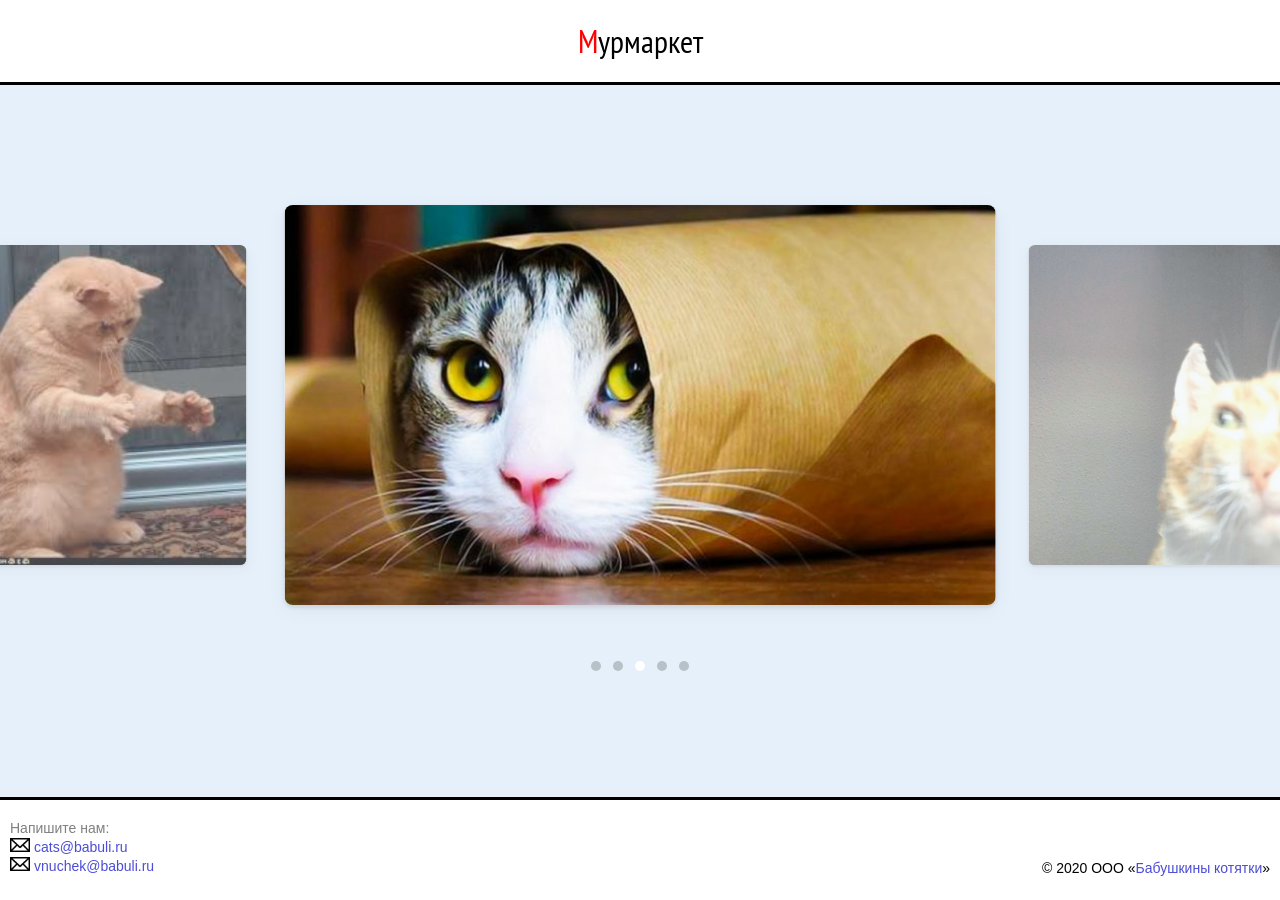
==== commit b31e81a8: "Task 2. Refactoring" ====
--- a/src/index.html
+++ b/src/index.html
@@ -4,17 +4,19 @@
     <meta charset="utf-8">
     <meta name="author" content="Zhaygutov Erlan">
     <title>Мурмаркет</title>
+    <link href="https://fonts.googleapis.com/css2?family=PT+Sans+Narrow&display=swap"
+          rel="stylesheet">
     <link rel="stylesheet" href="./index.css">
   </head>
   <body>
-    <header>
-      <section class="header-text">
-        <h1><span class="header-text-first-letter">М</span>урмаркет</h1>
-      </section>
+    <header class="header">
+      <div class="header-text">
+        <span class="header-text-first-letter">М</span>урмаркет
+      </div>
     </header>
     <main>
       <input id="modal-toggle-1" type="checkbox">
-      <article class="modal-content">
+      <div class="modal-content">
         <label class="modal-close" for="modal-toggle-1">&#x2715;</label>
         <div class="modal-image-wrapper">
           <img class="modal-image" src="images/cat1.png" alt="Первый модальный котик">
@@ -29,11 +31,11 @@
             </div>
           </article>
         </div>
-      </article>
+      </div>
       <label class="modal-backdrop" for="modal-toggle-1"></label>
 
       <input id="modal-toggle-2" type="checkbox">
-      <article class="modal-content">
+      <div class="modal-content">
         <label class="modal-close" for="modal-toggle-2">&#x2715;</label>
         <div class="modal-image-wrapper">
           <img class="modal-image" src="images/cat2.jpeg" alt="Второй модальный котик">
@@ -56,11 +58,11 @@
             </div>
           </article>
         </div>
-      </article>
+      </div>
       <label class="modal-backdrop" for="modal-toggle-2"></label>
 
       <input id="modal-toggle-3" type="checkbox">
-      <article class="modal-content">
+      <div class="modal-content">
         <label class="modal-close" for="modal-toggle-3">&#x2715;</label>
         <div class="modal-image-wrapper">
           <img class="modal-image" src="images/cat3.jpg" alt="Третий модальный котик">
@@ -74,11 +76,11 @@
             </div>
           </article>
         </div>
-      </article>
+      </div>
       <label class="modal-backdrop" for="modal-toggle-3"></label>
 
       <input id="modal-toggle-4" type="checkbox">
-      <article class="modal-content">
+      <div class="modal-content">
         <label class="modal-close" for="modal-toggle-4">&#x2715;</label>
         <div class="modal-image-wrapper">
           <img class="modal-image" src="images/cat4.jpg" alt="Четвёртый модальный котик">
@@ -97,11 +99,11 @@
             </div>
           </article>
         </div>
-      </article>
+      </div>
       <label class="modal-backdrop" for="modal-toggle-4"></label>
 
       <input id="modal-toggle-5" type="checkbox">
-      <article class="modal-content">
+      <div class="modal-content">
         <label class="modal-close" for="modal-toggle-5">&#x2715;</label>
         <div class="modal-image-wrapper">
           <img class="modal-image" src="images/cat5.jpg" alt="Пятый модальный котик">
@@ -123,65 +125,63 @@
             </div>
           </article>
         </div>
-      </article>
+      </div>
       <label class="modal-backdrop" for="modal-toggle-5"></label>
 
-      <section class="section slider">
-        <input type="radio" name="slider" id="slide-1" class="slider__radio" />
-        <input type="radio" name="slider" id="slide-2" class="slider__radio" />
-        <input type="radio" name="slider" id="slide-3" class="slider__radio" checked />
-        <input type="radio" name="slider" id="slide-4" class="slider__radio" />
-        <input type="radio" name="slider" id="slide-5" class="slider__radio" />
-
-        <div class="slider__holder">
-          <label for="slide-1" class="slider__item slider__item--1 card">
+      <div class="section slider">
+        <input type="radio" name="slider" id="slide-1" class="slider-radio" />
+        <input type="radio" name="slider" id="slide-2" class="slider-radio" />
+        <input type="radio" name="slider" id="slide-3" class="slider-radio" checked />
+        <input type="radio" name="slider" id="slide-4" class="slider-radio" />
+        <input type="radio" name="slider" id="slide-5" class="slider-radio" />
+
+        <div class="slider-holder">
+          <div class="slider-item slider-item--1 card">
+            <label for="slide-1" class="slider-label"></label>
             <label class="modal-btn" for="modal-toggle-1"></label>
-            <img class="item__image" src="images/cat1.png" alt="Первый котик">
-            <div class="item__name">Удивительный</div>
-          </label>
-          <!-- Slider__item -->
-
-          <label for="slide-2" class="slider__item slider__item--2 card">
+            <img class="slider-item-image" src="images/cat1.png" alt="Первый котик">
+            <div class="slider-item-name">Удивительный</div>
+          </div>
+
+          <div class="slider-item slider-item--2 card">
+            <label for="slide-2" class="slider-label"></label>
             <label class="modal-btn" for="modal-toggle-2"></label>
-            <img class="item__image" src="images/cat2.jpeg" alt="Второй котик">
-            <div class="item__name">Мяудальф</div>
-          </label>
-          <!-- Slider__item -->
-
-          <label for="slide-3" class="slider__item slider__item--3 card">
+            <img class="slider-item-image" src="images/cat2.jpeg" alt="Второй котик">
+            <div class="slider-item-name">Мяудальф</div>
+          </div>
+
+          <div class="slider-item slider-item--3 card">
+            <label for="slide-3" class="slider-label"></label>
             <label class="modal-btn" for="modal-toggle-3"></label>
-            <img class="item__image" src="images/cat3.jpg" alt="Третий котик">
-            <div class="item__name">Шавермик</div>
-          </label>
-          <!-- Slider__item -->
-
-          <label for="slide-4" class="slider__item slider__item--4 card">
+            <img class="slider-item-image" src="images/cat3.jpg" alt="Третий котик">
+            <div class="slider-item-name">Шавермик</div>
+          </div>
+
+          <div class="slider-item slider-item--4 card">
+            <label for="slide-4" class="slider-label"></label>
             <label class="modal-btn" for="modal-toggle-4"></label>
-            <img class="item__image" src="images/cat4.jpg" alt="Четвёртый котик">
-            <div class="item__name">ачёвсмысле</div>
-          </label>
-          <!-- Slider__item -->
-
-          <label for="slide-5" class="slider__item slider__item--5 card">
+            <img class="slider-item-image" src="images/cat4.jpg" alt="Четвёртый котик">
+            <div class="slider-item-name">ачёвсмысле</div>
+          </div>
+
+          <div class="slider-item slider-item--5 card">
+            <label for="slide-5" class="slider-label"></label>
             <label class="modal-btn" for="modal-toggle-5"></label>
-            <img class="item__image" src="images/cat5.jpg" alt="Пятый котик">
-            <div class="item__name">Сударь нечестивый</div>
-          </label>
-          <!-- Slider__item -->
-        </div>
-        <!-- Slider Holder -->
+            <img class="slider-item-image" src="images/cat5.jpg" alt="Пятый котик">
+            <div class="slider-item-name">Сударь нечестивый</div>
+          </div>
+        </div>
 
         <div class="bullets">
-          <label for="slide-1" class="bullets__item bullets__item--1"></label>
-          <label for="slide-2" class="bullets__item bullets__item--2"></label>
-          <label for="slide-3" class="bullets__item bullets__item--3"></label>
-          <label for="slide-4" class="bullets__item bullets__item--4"></label>
-          <label for="slide-5" class="bullets__item bullets__item--5"></label>
-        </div>
-        <!-- Bullets -->
-      </section>
+          <label for="slide-1" class="bullets-item bullets-item--1"></label>
+          <label for="slide-2" class="bullets-item bullets-item--2"></label>
+          <label for="slide-3" class="bullets-item bullets-item--3"></label>
+          <label for="slide-4" class="bullets-item bullets-item--4"></label>
+          <label for="slide-5" class="bullets-item bullets-item--5"></label>
+        </div>
+      </div>
     </main>
-    <footer>
+    <footer class="footer">
       <div class="footer-links">
         Напишите нам:
         <br>
--- a/src/index.css
+++ b/src/index.css
@@ -1,5 +1,3 @@
-@import url('https://fonts.googleapis.com/css2?family=PT+Sans+Narrow&display=swap');
-
 html {
   height: 100%;
 }
@@ -13,10 +11,10 @@
   background-color: #e6f0fa;
 }
 
-header {
+.header {
   position: fixed;
   top: 0;
-  z-index: 10;
+  z-index: 6;
 
   width: 100%;
 
@@ -25,7 +23,7 @@
   background-color: white;
   color: black;
   font-family: 'PT Sans Narrow', sans-serif;
-  font-size: 42px;
+  font-size: 32px;
   text-align: center;
 }
 
@@ -36,7 +34,7 @@
 }
 
 .header-text {
-  margin-left: 20px;
+  margin: 20px 0;
 
   font-size: 32px;
 }
@@ -59,13 +57,26 @@
   text-align: center;
 }
 
-.item__image {
+.slider-label {
+  position: absolute;
+  top: 0;
+  left: 0;
+
+  display: block;
+
+  width: 100%;
+  height: 100%;
+
+  cursor: pointer;
+}
+
+.slider-item-image {
   height: 100%;
 
   object-fit: cover;
 }
 
-.item__name {
+.slider-item-name {
   position: absolute;
   top: 50%;
   left: 50%;
@@ -81,13 +92,10 @@
 .slider {
   overflow: hidden;
 
-  -webkit-user-select: none;
-  -moz-user-select: none;
-  -ms-user-select: none;
   user-select: none;
 }
 
-.slider__holder {
+.slider-holder {
   position: relative;
   left: 50%;
 
@@ -100,7 +108,7 @@
   text-align: left;
 }
 
-.slider__item {
+.slider-item {
   position: absolute;
   top: 0;
   left: 0;
@@ -110,14 +118,11 @@
 
   height: 400px;
 
-  cursor: pointer;
   opacity: 0.7;
-
-  /*transition: all 0.2s ease;*/
 }
 
 .bullets {
-  z-index: 6;
+  z-index: 3;
 
   display: block;
 
@@ -129,15 +134,15 @@
   text-align: center;
 }
 
-#slide-1:checked ~ .bullets .bullets__item--1,
-#slide-2:checked ~ .bullets .bullets__item--2,
-#slide-3:checked ~ .bullets .bullets__item--3,
-#slide-4:checked ~ .bullets .bullets__item--4,
-#slide-5:checked ~ .bullets .bullets__item--5 {
+#slide-1:checked ~ .bullets .bullets-item--1,
+#slide-2:checked ~ .bullets .bullets-item--2,
+#slide-3:checked ~ .bullets .bullets-item--3,
+#slide-4:checked ~ .bullets .bullets-item--4,
+#slide-5:checked ~ .bullets .bullets-item--5 {
   background: #fff;
 }
 
-.bullets__item {
+.bullets-item {
   display: inline-block;
 
   width: 10px;
@@ -150,7 +155,7 @@
   cursor: pointer;
 }
 
-.bullets__item:hover {
+.bullets-item:hover {
   background: #fff;
 }
 
@@ -162,7 +167,7 @@
   right: 0;
   bottom: 0;
   left: 0;
-  z-index: 2;
+  z-index: 1;
 
   display: none;
 
@@ -209,7 +214,7 @@
 #modal-toggle-3,
 #modal-toggle-4,
 #modal-toggle-5,
-.slider__radio {
+.slider-radio {
   display: none;
 }
 
@@ -221,7 +226,7 @@
   position: fixed;
   top: 50%;
   left: 50%;
-  z-index: 8;
+  z-index: 4;
 
   visibility: visible;
 
@@ -234,7 +239,6 @@
   background-color: rgba(0, 0, 0, 0);
   cursor: auto;
   opacity: 1;
-  pointer-events: auto;
 }
 
 #modal-toggle-1:checked + .modal-content + .modal-backdrop,
@@ -245,7 +249,7 @@
   position: fixed;
   top: 0;
   left: 0;
-  z-index: 3;
+  z-index: 2;
 
   visibility: visible;
 
@@ -304,33 +308,39 @@
   font-size: 16px;
 }
 
-#slide-1:checked ~ .slider__holder .slider__item--1:hover .item__image,
-#slide-2:checked ~ .slider__holder .slider__item--2:hover .item__image,
-#slide-3:checked ~ .slider__holder .slider__item--3:hover .item__image,
-#slide-4:checked ~ .slider__holder .slider__item--4:hover .item__image,
-#slide-5:checked ~ .slider__holder .slider__item--5:hover .item__image {
+/* Slider Checked */
+
+#slide-1:checked ~ .slider-holder .slider-item--1:hover .slider-item-image,
+#slide-2:checked ~ .slider-holder .slider-item--2:hover .slider-item-image,
+#slide-3:checked ~ .slider-holder .slider-item--3:hover .slider-item-image,
+#slide-4:checked ~ .slider-holder .slider-item--4:hover .slider-item-image,
+#slide-5:checked ~ .slider-holder .slider-item--5:hover .slider-item-image {
   filter: brightness(50%);
 }
 
-#slide-1:checked ~ .slider__holder .slider__item--1:hover .item__name,
-#slide-2:checked ~ .slider__holder .slider__item--2:hover .item__name,
-#slide-3:checked ~ .slider__holder .slider__item--3:hover .item__name,
-#slide-4:checked ~ .slider__holder .slider__item--4:hover .item__name,
-#slide-5:checked ~ .slider__holder .slider__item--5:hover .item__name {
-  display: block;
-}
-
-#slide-1:checked ~ .slider__holder .slider__item--1:hover .modal-btn,
-#slide-2:checked ~ .slider__holder .slider__item--2:hover .modal-btn,
-#slide-3:checked ~ .slider__holder .slider__item--3:hover .modal-btn,
-#slide-4:checked ~ .slider__holder .slider__item--4:hover .modal-btn,
-#slide-5:checked ~ .slider__holder .slider__item--5:hover .modal-btn {
+#slide-1:checked ~ .slider-holder .slider-item--1:hover .slider-item-name,
+#slide-2:checked ~ .slider-holder .slider-item--2:hover .slider-item-name,
+#slide-3:checked ~ .slider-holder .slider-item--3:hover .slider-item-name,
+#slide-4:checked ~ .slider-holder .slider-item--4:hover .slider-item-name,
+#slide-5:checked ~ .slider-holder .slider-item--5:hover .slider-item-name {
+  display: block;
+}
+
+#slide-1:checked ~ .slider-holder .slider-item--1:hover .modal-btn,
+#slide-2:checked ~ .slider-holder .slider-item--2:hover .modal-btn,
+#slide-3:checked ~ .slider-holder .slider-item--3:hover .modal-btn,
+#slide-4:checked ~ .slider-holder .slider-item--4:hover .modal-btn,
+#slide-5:checked ~ .slider-holder .slider-item--5:hover .modal-btn {
   display: block;
 
   cursor: pointer;
 }
 
-#slide-1:checked ~ .slider__holder .slider__item--1 {
+#slide-1:checked ~ .slider-holder .slider-item--1,
+#slide-2:checked ~ .slider-holder .slider-item--2,
+#slide-3:checked ~ .slider-holder .slider-item--3,
+#slide-4:checked ~ .slider-holder .slider-item--4,
+#slide-5:checked ~ .slider-holder .slider-item--5 {
   position: relative;
 
   transform: translate(0) scale(1);
@@ -338,122 +348,92 @@
   opacity: 1;
 }
 
-#slide-1:checked ~ .slider__holder .slider__item--2 {
+#slide-1:checked ~ .slider-holder .slider-item--2 {
   transform: translateX(700px) scale(0.8);
 }
 
-#slide-1:checked ~ .slider__holder .slider__item--3 {
+#slide-1:checked ~ .slider-holder .slider-item--3 {
   transform: translateX(1050px) scale(0.8);
 }
 
-#slide-1:checked ~ .slider__holder .slider__item--4 {
+#slide-1:checked ~ .slider-holder .slider-item--4 {
   transform: translateX(1700px) scale(0.8);
 }
 
-#slide-1:checked ~ .slider__holder .slider__item--5 {
+#slide-1:checked ~ .slider-holder .slider-item--5 {
   transform: translateX(2100px) scale(0.8);
 }
 
-#slide-2:checked ~ .slider__holder .slider__item--1 {
+#slide-2:checked ~ .slider-holder .slider-item--1 {
   transform: translateX(-650px) scale(0.8);
 }
 
-#slide-2:checked ~ .slider__holder .slider__item--2 {
-  position: relative;
-
-  transform: translate(0) scale(1);
-
-  opacity: 1;
-}
-
-#slide-2:checked ~ .slider__holder .slider__item--3 {
+#slide-2:checked ~ .slider-holder .slider-item--3 {
   transform: translateX(370px) scale(0.8);
 }
 
-#slide-2:checked ~ .slider__holder .slider__item--4 {
+#slide-2:checked ~ .slider-holder .slider-item--4 {
   transform: translateX(1000px) scale(0.8);
 }
 
-#slide-2:checked ~ .slider__holder .slider__item--5 {
+#slide-2:checked ~ .slider-holder .slider-item--5 {
   transform: translateX(1380px) scale(0.8);
 }
 
-#slide-3:checked ~ .slider__holder .slider__item--1 {
+#slide-3:checked ~ .slider-holder .slider-item--1 {
   transform: translateX(-1000px) scale(0.8);
 }
 
-#slide-3:checked ~ .slider__holder .slider__item--2 {
+#slide-3:checked ~ .slider-holder .slider-item--2 {
   transform: translateX(-400px) scale(0.8);
 }
 
-#slide-3:checked ~ .slider__holder .slider__item--3 {
-  position: relative;
-
-  transform: translate(0) scale(1);
-
-  opacity: 1;
-}
-
-#slide-3:checked ~ .slider__holder .slider__item--4 {
+#slide-3:checked ~ .slider-holder .slider-item--4 {
   transform: translateX(700px) scale(0.8);
 }
 
-#slide-3:checked ~ .slider__holder .slider__item--5 {
+#slide-3:checked ~ .slider-holder .slider-item--5 {
   transform: translateX(1075px) scale(0.8);
 }
 
-#slide-4:checked ~ .slider__holder .slider__item--1 {
+#slide-4:checked ~ .slider-holder .slider-item--1 {
   transform: translateX(-1675px) scale(0.8);
 }
 
-#slide-4:checked ~ .slider__holder .slider__item--2 {
+#slide-4:checked ~ .slider-holder .slider-item--2 {
   transform: translateX(-1050px) scale(0.8);
 }
 
-#slide-4:checked ~ .slider__holder .slider__item--3 {
+#slide-4:checked ~ .slider-holder .slider-item--3 {
   transform: translateX(-700px) scale(0.8);
 }
 
-#slide-4:checked ~ .slider__holder .slider__item--4 {
-  position: relative;
-
-  transform: translate(0) scale(1);
-
-  opacity: 1;
-}
-
-#slide-4:checked ~ .slider__holder .slider__item--5 {
+#slide-4:checked ~ .slider-holder .slider-item--5 {
   transform: translateX(450px) scale(0.8);
 }
 
-#slide-5:checked ~ .slider__holder .slider__item--1 {
+#slide-5:checked ~ .slider-holder .slider-item--1 {
   transform: translateX(-2075px) scale(0.8);
 }
 
-#slide-5:checked ~ .slider__holder .slider__item--2 {
+#slide-5:checked ~ .slider-holder .slider-item--2 {
   transform: translateX(-1450px) scale(0.8);
 }
 
-#slide-5:checked ~ .slider__holder .slider__item--3 {
+#slide-5:checked ~ .slider-holder .slider-item--3 {
   transform: translateX(-1100px) scale(0.8);
 }
 
-#slide-5:checked ~ .slider__holder .slider__item--4 {
+#slide-5:checked ~ .slider-holder .slider-item--4 {
   transform: translateX(-450px) scale(0.8);
 }
 
-#slide-5:checked ~ .slider__holder .slider__item--5 {
-  position: relative;
-
-  transform: translate(0) scale(1);
-
-  opacity: 1;
-}
-
-footer {
+/* Footer */
+
+.footer {
   position: absolute;
   bottom: 0;
-  z-index: 9;
+  z-index: 5;
 
   width: 100%;
   height: 100px;
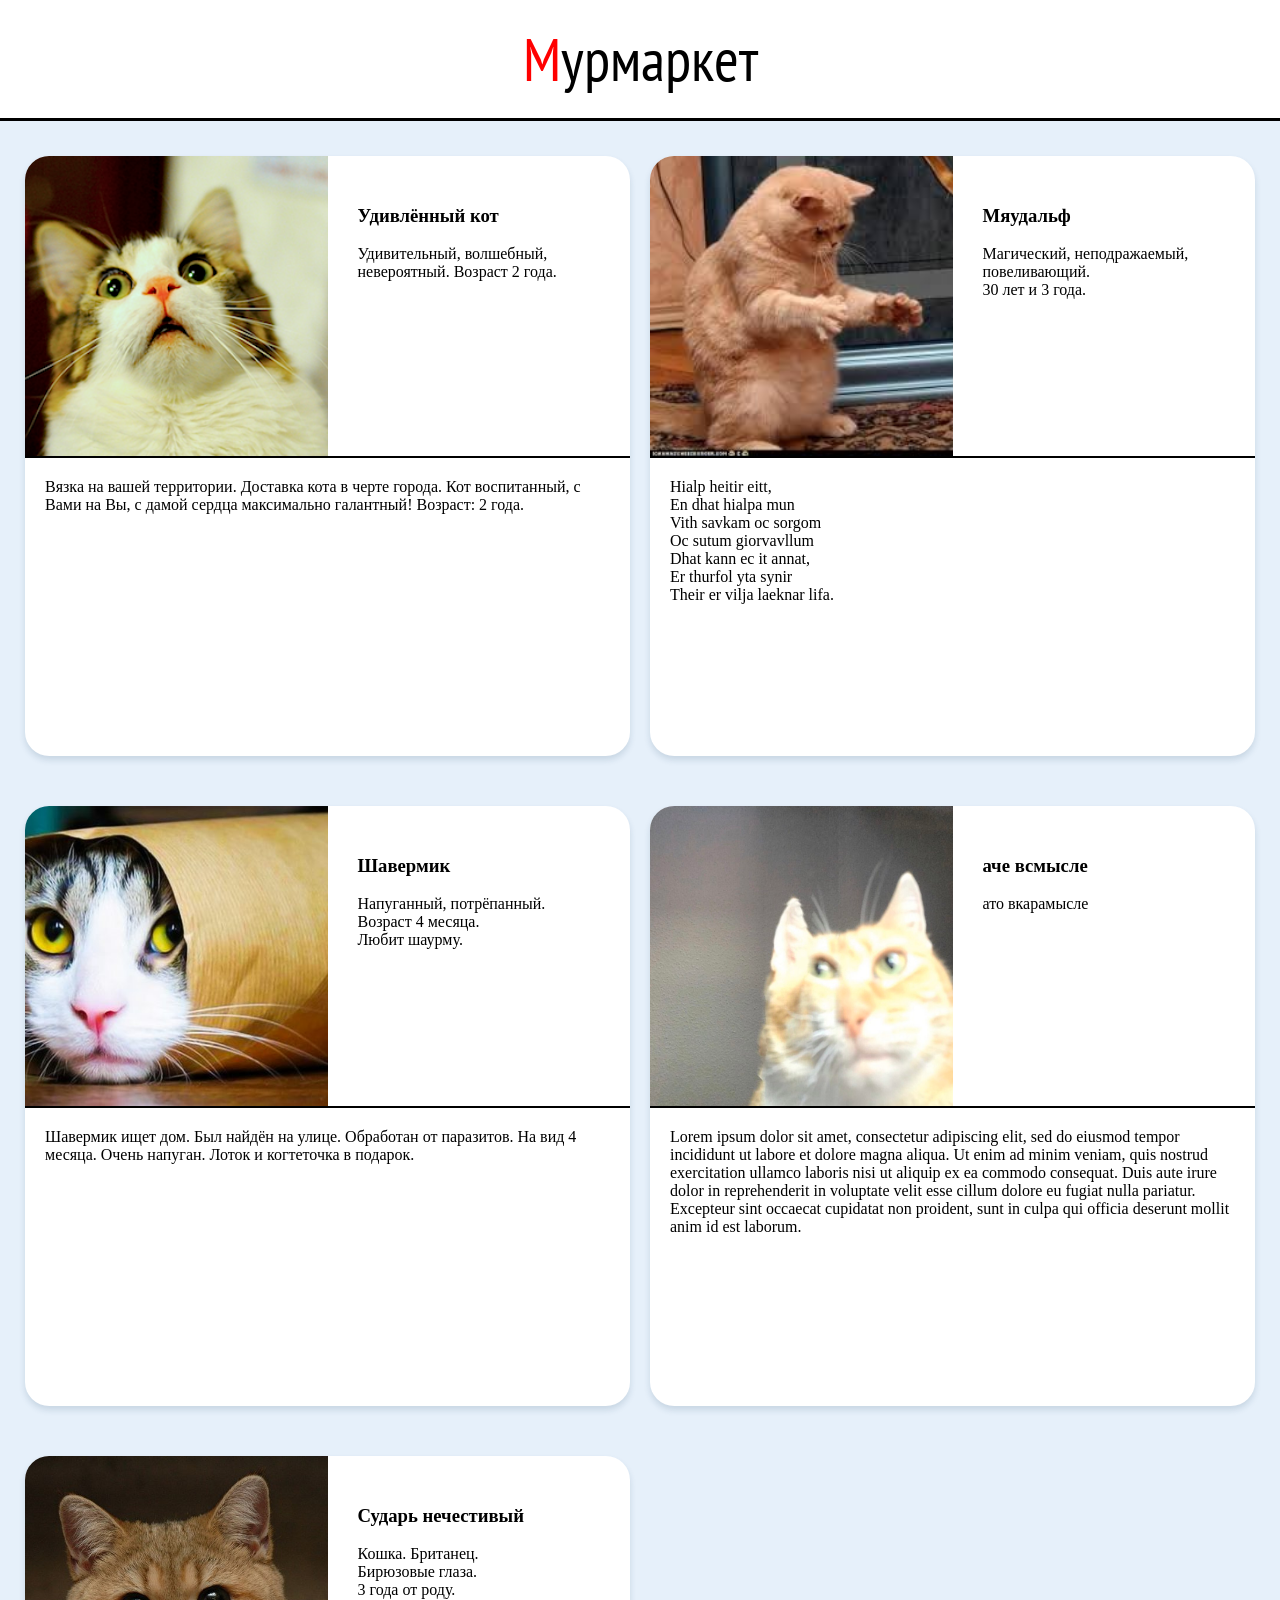
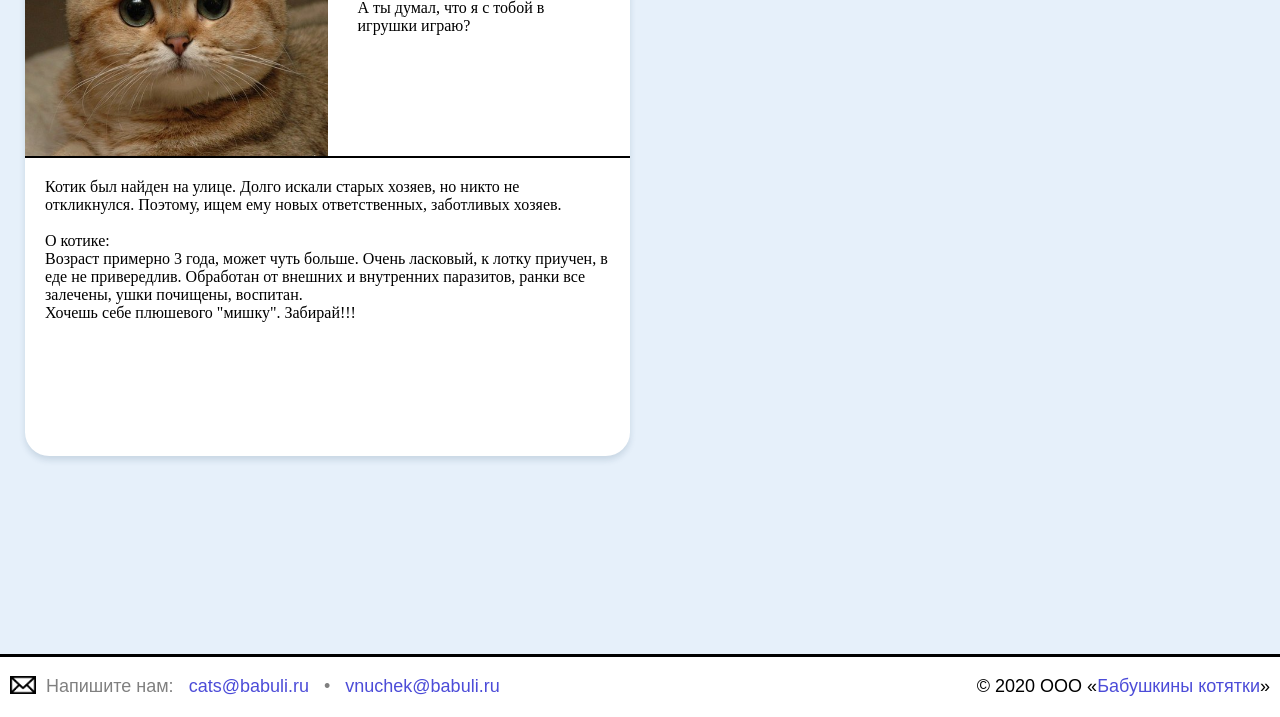
==== commit 2190d812: "Task 3. Initial commit" ====
--- a/src/index.html
+++ b/src/index.html
@@ -3,6 +3,7 @@
   <head>
     <meta charset="utf-8">
     <meta name="author" content="Zhaygutov Erlan">
+    <meta name="viewport" content="width=device-width, initial-scale=1.0">
     <title>Мурмаркет</title>
     <link href="https://fonts.googleapis.com/css2?family=PT+Sans+Narrow&display=swap"
           rel="stylesheet">
@@ -10,187 +11,123 @@
   </head>
   <body>
     <header class="header">
-      <div class="header-text">
-        <span class="header-text-first-letter">М</span>урмаркет
-      </div>
+      <div class="header-text">Мурмаркет</div>
     </header>
-    <main>
-      <input id="modal-toggle-1" type="checkbox">
-      <div class="modal-content">
-        <label class="modal-close" for="modal-toggle-1">&#x2715;</label>
-        <div class="modal-image-wrapper">
-          <img class="modal-image" src="images/cat1.png" alt="Первый модальный котик">
-        </div>
-        <div class="modal-info-wrapper">
-          <article class="modal-info">
-            <h2 class="modal-info-name">Удивительный</h2>
-            <div class="modal-info-description">
-              Вязка на вашей территории. Доставка кота в черте города.
-              Кот воспитанный, с Вами на Вы, с дамой сердца максимально галантный!
-              Возраст: 2 года.
+    <main class="main">
+      <ul class="items-list">
+        <li class="item">
+          <div class="item-image-wrapper">
+            <img class="item-image" src="images/cat1.png" alt="Первый котик">
+          </div>
+          <article class="item-info">
+            <h3 class="item-name">Удивлённый кот</h3>
+            <div class="item-short-description">
+              Удивительный, волшебный, невероятный. Возраст 2 года.
             </div>
           </article>
-        </div>
-      </div>
-      <label class="modal-backdrop" for="modal-toggle-1"></label>
-
-      <input id="modal-toggle-2" type="checkbox">
-      <div class="modal-content">
-        <label class="modal-close" for="modal-toggle-2">&#x2715;</label>
-        <div class="modal-image-wrapper">
-          <img class="modal-image" src="images/cat2.jpeg" alt="Второй модальный котик">
-        </div>
-        <div class="modal-info-wrapper">
-          <article class="modal-info">
-            <h2 class="modal-info-name">Мяудальф</h2>
-            <div class="modal-info-description">
-              Hialp heitir eitt,
-              <br>En dhat hialpa mun
-              <br>Vith savkam oc sorgom
-              <br>Oc sutum giorvavllum
-              <br>Dhat kann ec it annat,
-              <br>Er thurfol yta synir
-              <br>Their er vilja laeknar lifa.
-              <br>Dhat kann ec it thrithia,
-              <br>Ef mer verdhr thavrf micil
-              <br>Haptz vidh mina haeiptmogu:
-              <br>Eggiar ec deyfi.
+          <div class="item-long-description">
+            Вязка на вашей территории. Доставка кота в черте города.
+            Кот воспитанный, с Вами на Вы, с дамой сердца максимально галантный!
+            Возраст: 2 года.
+          </div>
+        </li>
+        <li class="item">
+          <div class="item-image-wrapper">
+            <img class="item-image" src="images/cat2.jpeg" alt="Второй котик">
+          </div>
+          <article class="item-info">
+            <h3 class="item-name">Мяудальф</h3>
+            <div class="item-short-description">
+              Магический, неподражаемый, повеливающий.
+              <br>30 лет и 3 года.
             </div>
           </article>
-        </div>
-      </div>
-      <label class="modal-backdrop" for="modal-toggle-2"></label>
-
-      <input id="modal-toggle-3" type="checkbox">
-      <div class="modal-content">
-        <label class="modal-close" for="modal-toggle-3">&#x2715;</label>
-        <div class="modal-image-wrapper">
-          <img class="modal-image" src="images/cat3.jpg" alt="Третий модальный котик">
-        </div>
-        <div class="modal-info-wrapper">
-          <article class="modal-info">
-            <h2 class="modal-info-name">Шавермик</h2>
-            <div class="modal-info-description">
-              Шавермик ищет дом. Был найдён на улице. Обработан от паразитов.
-              На вид 4 месяца. Очень напуган. Лоток и когтеточка в подарок.
+          <div class="item-long-description">
+            Hialp heitir eitt,
+            <br>En dhat hialpa mun
+            <br>Vith savkam oc sorgom
+            <br>Oc sutum giorvavllum
+            <br>Dhat kann ec it annat,
+            <br>Er thurfol yta synir
+            <br>Their er vilja laeknar lifa.
+          </div>
+        </li>
+        <li class="item">
+          <div class="item-image-wrapper">
+            <img class="item-image" src="images/cat3.jpg" alt="Третий котик">
+          </div>
+          <article class="item-info">
+            <h3 class="item-name">Шавермик</h3>
+            <div class="item-short-description">
+              Напуганный, потрёпанный.
+              <br>Возраст 4 месяца.
+              <br>Любит шаурму.
             </div>
           </article>
-        </div>
-      </div>
-      <label class="modal-backdrop" for="modal-toggle-3"></label>
-
-      <input id="modal-toggle-4" type="checkbox">
-      <div class="modal-content">
-        <label class="modal-close" for="modal-toggle-4">&#x2715;</label>
-        <div class="modal-image-wrapper">
-          <img class="modal-image" src="images/cat4.jpg" alt="Четвёртый модальный котик">
-        </div>
-        <div class="modal-info-wrapper">
-          <article class="modal-info">
-            <h2>ачёвсмысле</h2>
-            <div class="modal-info-description">
-              Lorem ipsum dolor sit amet, consectetur adipiscing elit, sed do
-              eiusmod tempor incididunt ut labore et dolore magna aliqua. Ut
-              enim ad minim veniam, quis nostrud exercitation ullamco laboris
-              nisi ut aliquip ex ea commodo consequat. Duis aute irure dolor in
-              reprehenderit in voluptate velit esse cillum dolore eu fugiat
-              nulla pariatur. Excepteur sint occaecat cupidatat non proident,
-              sunt in culpa qui officia deserunt mollit anim id est laborum.
+          <div class="item-long-description">
+            Шавермик ищет дом. Был найдён на улице. Обработан от паразитов.
+            На вид 4 месяца. Очень напуган. Лоток и когтеточка в подарок.
+          </div>
+        </li>
+        <li class="item">
+          <div class="item-image-wrapper">
+            <img class="item-image" src="images/cat4.jpg" alt="Четвёртый котик">
+          </div>
+          <section class="item-info">
+            <h3 class="item-name">аче всмысле</h3>
+            <div class="item-short-description">
+              ато вкарамысле
+            </div>
+          </section>
+          <div class="item-long-description">
+            Lorem ipsum dolor sit amet, consectetur adipiscing elit, sed do
+            eiusmod tempor incididunt ut labore et dolore magna aliqua. Ut
+            enim ad minim veniam, quis nostrud exercitation ullamco laboris
+            nisi ut aliquip ex ea commodo consequat. Duis aute irure dolor in
+            reprehenderit in voluptate velit esse cillum dolore eu fugiat
+            nulla pariatur. Excepteur sint occaecat cupidatat non proident,
+            sunt in culpa qui officia deserunt mollit anim id est laborum.
+          </div>
+        </li>
+        <li class="item">
+          <div class="item-image-wrapper">
+            <img class="item-image" src="images/cat5.jpg" alt="Пятый котик">
+          </div>
+          <article class="item-info">
+            <h3 class="item-name">Сударь нечестивый</h3>
+            <div class="item-short-description">
+              Кошка. Британец.
+              <br>Бирюзовые глаза.
+              <br>3 года от роду.
+              <br>А ты думал, что я с тобой в игрушки играю?
             </div>
           </article>
-        </div>
-      </div>
-      <label class="modal-backdrop" for="modal-toggle-4"></label>
-
-      <input id="modal-toggle-5" type="checkbox">
-      <div class="modal-content">
-        <label class="modal-close" for="modal-toggle-5">&#x2715;</label>
-        <div class="modal-image-wrapper">
-          <img class="modal-image" src="images/cat5.jpg" alt="Пятый модальный котик">
-        </div>
-        <div class="modal-info-wrapper">
-          <article class="modal-info">
-            <h2 class="modal-info-name">Сударь нечестивый</h2>
-            <div class="modal-info-description">
-              Котик был найден на улице. Долго искали старых хозяев,
-              но никто не откликнулся. Поэтому, ищем ему новых ответственных,
-              заботливых хозяев.
-              <br>
-              <br>О котике:
-              <br>Возраст примерно 3 года, может чуть больше. Очень ласковый,
-              к лотку приучен, в еде не привередлив.
-              Обработан от внешних и внутренних паразитов, ранки все залечены,
-              ушки почищены, воспитан.
-              <br>Хочешь себе плюшевого "мишку". Забирай!!!
-            </div>
-          </article>
-        </div>
-      </div>
-      <label class="modal-backdrop" for="modal-toggle-5"></label>
-
-      <div class="section slider">
-        <input type="radio" name="slider" id="slide-1" class="slider-radio" />
-        <input type="radio" name="slider" id="slide-2" class="slider-radio" />
-        <input type="radio" name="slider" id="slide-3" class="slider-radio" checked />
-        <input type="radio" name="slider" id="slide-4" class="slider-radio" />
-        <input type="radio" name="slider" id="slide-5" class="slider-radio" />
-
-        <div class="slider-holder">
-          <div class="slider-item slider-item--1 card">
-            <label for="slide-1" class="slider-label"></label>
-            <label class="modal-btn" for="modal-toggle-1"></label>
-            <img class="slider-item-image" src="images/cat1.png" alt="Первый котик">
-            <div class="slider-item-name">Удивительный</div>
+          <div class="item-long-description">
+            Котик был найден на улице. Долго искали старых хозяев,
+            но никто не откликнулся. Поэтому, ищем ему новых ответственных,
+            заботливых хозяев.
+            <br>
+            <br>О котике:
+            <br>Возраст примерно 3 года, может чуть больше. Очень ласковый,
+            к лотку приучен, в еде не привередлив.
+            Обработан от внешних и внутренних паразитов, ранки все залечены,
+            ушки почищены, воспитан.
+            <br>Хочешь себе плюшевого "мишку". Забирай!!!
           </div>
-
-          <div class="slider-item slider-item--2 card">
-            <label for="slide-2" class="slider-label"></label>
-            <label class="modal-btn" for="modal-toggle-2"></label>
-            <img class="slider-item-image" src="images/cat2.jpeg" alt="Второй котик">
-            <div class="slider-item-name">Мяудальф</div>
-          </div>
-
-          <div class="slider-item slider-item--3 card">
-            <label for="slide-3" class="slider-label"></label>
-            <label class="modal-btn" for="modal-toggle-3"></label>
-            <img class="slider-item-image" src="images/cat3.jpg" alt="Третий котик">
-            <div class="slider-item-name">Шавермик</div>
-          </div>
-
-          <div class="slider-item slider-item--4 card">
-            <label for="slide-4" class="slider-label"></label>
-            <label class="modal-btn" for="modal-toggle-4"></label>
-            <img class="slider-item-image" src="images/cat4.jpg" alt="Четвёртый котик">
-            <div class="slider-item-name">ачёвсмысле</div>
-          </div>
-
-          <div class="slider-item slider-item--5 card">
-            <label for="slide-5" class="slider-label"></label>
-            <label class="modal-btn" for="modal-toggle-5"></label>
-            <img class="slider-item-image" src="images/cat5.jpg" alt="Пятый котик">
-            <div class="slider-item-name">Сударь нечестивый</div>
-          </div>
-        </div>
-
-        <div class="bullets">
-          <label for="slide-1" class="bullets-item bullets-item--1"></label>
-          <label for="slide-2" class="bullets-item bullets-item--2"></label>
-          <label for="slide-3" class="bullets-item bullets-item--3"></label>
-          <label for="slide-4" class="bullets-item bullets-item--4"></label>
-          <label for="slide-5" class="bullets-item bullets-item--5"></label>
-        </div>
-      </div>
+        </li>
+      </ul>
     </main>
     <footer class="footer">
       <div class="footer-links">
-        Напишите нам:
-        <br>
+        <img class="footer-link-email-image" src="images/letter_icon.png" alt="Email: ">
+        <div class="footer-text">Напишите нам:</div>
         <div class="footer-link">
           <img class="footer-link-email-image" src="images/letter_icon.png" alt="Email: ">
           <a class="footer-link-url" href="mailto:cats@babuli.ru" target="_blank" rel="noopener">
             cats@babuli.ru
           </a>
         </div>
+        <div class="footer-text-dot">&bull;</div>
         <div class="footer-link">
           <img class="footer-link-email-image" src="images/letter_icon.png" alt="Email: ">
           <a class="footer-link-url" href="mailto:vnuchek@babuli.ru" target="_blank" rel="noopener">
--- a/src/index.css
+++ b/src/index.css
@@ -14,7 +14,7 @@
 .header {
   position: fixed;
   top: 0;
-  z-index: 6;
+  z-index: 2;
 
   width: 100%;
 
@@ -27,405 +27,61 @@
   text-align: center;
 }
 
-main {
+.main {
   box-sizing: border-box;
   height: auto;
-  padding: 125px 0;
+  padding: 125px 0 200px;
 }
 
 .header-text {
   margin: 20px 0;
 
-  font-size: 32px;
-}
-
-.header-text-first-letter {
+  font-size: 60px;
+}
+
+.header-text:first-letter {
   color: red;
 }
 
-/* Slider */
-
-.card {
-  position: relative;
-
+/* Items List */
+
+.items-list {
+  display: flex;
+  flex-direction: column;
+
+  padding: 15px 25px;
+}
+
+.items-list > .item {
   display: block;
 
-  border-radius: 8px;
-
-  background: #fff;
-  box-shadow: 0 5px 20px 0 rgba(0, 0, 0, 0.05), 0 2px 4px 0 rgba(0, 0, 0, 0.1);
-  text-align: center;
-}
-
-.slider-label {
-  position: absolute;
-  top: 0;
-  left: 0;
-
-  display: block;
-
+  overflow: hidden;
+
+  margin-bottom: 30px;
+
+  border-radius: 4%;
+
+  background-color: white;
+
+  box-shadow: 0 4px 6px rgba(26, 65, 101, 0.15);
+}
+
+.items-list > .item > .item-image-wrapper > .item-image {
   width: 100%;
-  height: 100%;
-
-  cursor: pointer;
-}
-
-.slider-item-image {
-  height: 100%;
-
-  object-fit: cover;
-}
-
-.slider-item-name {
-  position: absolute;
-  top: 50%;
-  left: 50%;
-
-  display: none;
-
-  transform: translate(-50%, -50%);
-
-  color: white;
-  font-size: 40px;
-}
-
-.slider {
-  overflow: hidden;
-
-  user-select: none;
-}
-
-.slider-holder {
-  position: relative;
-  left: 50%;
-
-  display: inline-block;
-
-  margin-top: 80px;
-
-  transform: translateX(-50%);
-
-  text-align: left;
-}
-
-.slider-item {
-  position: absolute;
-  top: 0;
-  left: 0;
-
-  display: block;
-  overflow: hidden;
-
-  height: 400px;
-
-  opacity: 0.7;
-}
-
-.bullets {
-  z-index: 3;
-
-  display: block;
-
-  width: auto;
-  height: 10px;
-  margin-top: 48px;
-  margin-bottom: 56px;
-
-  text-align: center;
-}
-
-#slide-1:checked ~ .bullets .bullets-item--1,
-#slide-2:checked ~ .bullets .bullets-item--2,
-#slide-3:checked ~ .bullets .bullets-item--3,
-#slide-4:checked ~ .bullets .bullets-item--4,
-#slide-5:checked ~ .bullets .bullets-item--5 {
-  background: #fff;
-}
-
-.bullets-item {
-  display: inline-block;
-
-  width: 10px;
-  height: 10px;
-  margin: 0 4px;
-
-  border-radius: 6px;
-
-  background: rgba(0, 0, 0, 0.2);
-  cursor: pointer;
-}
-
-.bullets-item:hover {
-  background: #fff;
-}
-
-/* Modals */
-
-.modal-btn {
-  position: absolute;
-  top: 0;
-  right: 0;
-  bottom: 0;
-  left: 0;
-  z-index: 1;
-
-  display: none;
-
-  width: 100%;
-  height: 100%;
-}
-
-.modal-content,
-.modal-backdrop {
-  visibility: hidden;
-  overflow: hidden;
-
-  width: 0;
-  height: 0;
-
-  transition: opacity 0.2s ease-in;
-
-  cursor: pointer;
-  opacity: 0;
-}
-
-.modal-close {
-  position: absolute;
-  top: 5px;
-  right: 20px;
-
-  width: 25px;
-  height: 25px;
-  padding-top: 3px;
-
-  color: white;
-  cursor: pointer;
-  font-size: 40px;
-  font-weight: bold;
-  text-align: center;
-}
-
-.modal-close:hover {
-  color: #333;
-}
-
-#modal-toggle-1,
-#modal-toggle-2,
-#modal-toggle-3,
-#modal-toggle-4,
-#modal-toggle-5,
-.slider-radio {
-  display: none;
-}
-
-#modal-toggle-1:checked + .modal-content,
-#modal-toggle-2:checked + .modal-content,
-#modal-toggle-3:checked + .modal-content,
-#modal-toggle-4:checked + .modal-content,
-#modal-toggle-5:checked + .modal-content {
-  position: fixed;
-  top: 50%;
-  left: 50%;
-  z-index: 4;
-
-  visibility: visible;
-
-  width: 1000px;
-  height: 500px;
-  padding: 10px 30px;
-
-  transform: translate(-50%, -50%);
-
-  background-color: rgba(0, 0, 0, 0);
-  cursor: auto;
-  opacity: 1;
-}
-
-#modal-toggle-1:checked + .modal-content + .modal-backdrop,
-#modal-toggle-2:checked + .modal-content + .modal-backdrop,
-#modal-toggle-3:checked + .modal-content + .modal-backdrop,
-#modal-toggle-4:checked + .modal-content + .modal-backdrop,
-#modal-toggle-5:checked + .modal-content + .modal-backdrop {
-  position: fixed;
-  top: 0;
-  left: 0;
-  z-index: 2;
-
-  visibility: visible;
-
-  width: 100vw;
-  height: 100vh;
-
-  transition: opacity 0.2s ease-in;
-
-  background-color: rgba(0, 0, 0, 0.9);
-  opacity: 1;
-}
-
-.modal-image-wrapper {
-  display: inline-block;
-
-  width: 700px;
-  height: 100%;
-}
-
-.modal-image {
-  position: relative;
-
-  width: 100%;
-  height: 100%;
-
-  object-fit: contain;
-}
-
-.modal-info-wrapper {
-  display: inline-block;
-
-  width: 275px;
-  height: 100%;
-
-  vertical-align: top;
-}
-
-.modal-info {
-  position: relative;
-  top: 50%;
-
-  margin: 15px 10px;
-
-  transform: translateY(-50%);
-
-  color: white;
-}
-
-.modal-info-name {
-  margin-top: 0;
-
-  font-size: 36px;
-}
-
-.modal-info-description {
-  font-size: 16px;
-}
-
-/* Slider Checked */
-
-#slide-1:checked ~ .slider-holder .slider-item--1:hover .slider-item-image,
-#slide-2:checked ~ .slider-holder .slider-item--2:hover .slider-item-image,
-#slide-3:checked ~ .slider-holder .slider-item--3:hover .slider-item-image,
-#slide-4:checked ~ .slider-holder .slider-item--4:hover .slider-item-image,
-#slide-5:checked ~ .slider-holder .slider-item--5:hover .slider-item-image {
-  filter: brightness(50%);
-}
-
-#slide-1:checked ~ .slider-holder .slider-item--1:hover .slider-item-name,
-#slide-2:checked ~ .slider-holder .slider-item--2:hover .slider-item-name,
-#slide-3:checked ~ .slider-holder .slider-item--3:hover .slider-item-name,
-#slide-4:checked ~ .slider-holder .slider-item--4:hover .slider-item-name,
-#slide-5:checked ~ .slider-holder .slider-item--5:hover .slider-item-name {
-  display: block;
-}
-
-#slide-1:checked ~ .slider-holder .slider-item--1:hover .modal-btn,
-#slide-2:checked ~ .slider-holder .slider-item--2:hover .modal-btn,
-#slide-3:checked ~ .slider-holder .slider-item--3:hover .modal-btn,
-#slide-4:checked ~ .slider-holder .slider-item--4:hover .modal-btn,
-#slide-5:checked ~ .slider-holder .slider-item--5:hover .modal-btn {
-  display: block;
-
-  cursor: pointer;
-}
-
-#slide-1:checked ~ .slider-holder .slider-item--1,
-#slide-2:checked ~ .slider-holder .slider-item--2,
-#slide-3:checked ~ .slider-holder .slider-item--3,
-#slide-4:checked ~ .slider-holder .slider-item--4,
-#slide-5:checked ~ .slider-holder .slider-item--5 {
-  position: relative;
-
-  transform: translate(0) scale(1);
-
-  opacity: 1;
-}
-
-#slide-1:checked ~ .slider-holder .slider-item--2 {
-  transform: translateX(700px) scale(0.8);
-}
-
-#slide-1:checked ~ .slider-holder .slider-item--3 {
-  transform: translateX(1050px) scale(0.8);
-}
-
-#slide-1:checked ~ .slider-holder .slider-item--4 {
-  transform: translateX(1700px) scale(0.8);
-}
-
-#slide-1:checked ~ .slider-holder .slider-item--5 {
-  transform: translateX(2100px) scale(0.8);
-}
-
-#slide-2:checked ~ .slider-holder .slider-item--1 {
-  transform: translateX(-650px) scale(0.8);
-}
-
-#slide-2:checked ~ .slider-holder .slider-item--3 {
-  transform: translateX(370px) scale(0.8);
-}
-
-#slide-2:checked ~ .slider-holder .slider-item--4 {
-  transform: translateX(1000px) scale(0.8);
-}
-
-#slide-2:checked ~ .slider-holder .slider-item--5 {
-  transform: translateX(1380px) scale(0.8);
-}
-
-#slide-3:checked ~ .slider-holder .slider-item--1 {
-  transform: translateX(-1000px) scale(0.8);
-}
-
-#slide-3:checked ~ .slider-holder .slider-item--2 {
-  transform: translateX(-400px) scale(0.8);
-}
-
-#slide-3:checked ~ .slider-holder .slider-item--4 {
-  transform: translateX(700px) scale(0.8);
-}
-
-#slide-3:checked ~ .slider-holder .slider-item--5 {
-  transform: translateX(1075px) scale(0.8);
-}
-
-#slide-4:checked ~ .slider-holder .slider-item--1 {
-  transform: translateX(-1675px) scale(0.8);
-}
-
-#slide-4:checked ~ .slider-holder .slider-item--2 {
-  transform: translateX(-1050px) scale(0.8);
-}
-
-#slide-4:checked ~ .slider-holder .slider-item--3 {
-  transform: translateX(-700px) scale(0.8);
-}
-
-#slide-4:checked ~ .slider-holder .slider-item--5 {
-  transform: translateX(450px) scale(0.8);
-}
-
-#slide-5:checked ~ .slider-holder .slider-item--1 {
-  transform: translateX(-2075px) scale(0.8);
-}
-
-#slide-5:checked ~ .slider-holder .slider-item--2 {
-  transform: translateX(-1450px) scale(0.8);
-}
-
-#slide-5:checked ~ .slider-holder .slider-item--3 {
-  transform: translateX(-1100px) scale(0.8);
-}
-
-#slide-5:checked ~ .slider-holder .slider-item--4 {
-  transform: translateX(-450px) scale(0.8);
+
+  /*object-fit: cover;*/
+}
+
+.items-list > .item > .item-info {
+  margin: 30px;
+}
+
+.items-list > .item > .item-long-description {
+  display: none;
+}
+
+.items-list > .item > .item-horizontal-line {
+  display: none;
 }
 
 /* Footer */
@@ -433,17 +89,17 @@
 .footer {
   position: absolute;
   bottom: 0;
-  z-index: 5;
+  z-index: 1;
 
   width: 100%;
-  height: 100px;
+  height: 210px;
 
   border-top: solid black;
 
   background-color: white;
 
   font-family: Arial, sans-serif;
-  font-size: 14px;
+  font-size: 28px;
 }
 
 .footer-links {
@@ -452,10 +108,6 @@
   margin: 20px 10px;
 
   color: grey;
-}
-
-.footer-link {
-  margin: 2px 0;
 }
 
 .footer-link-url,
@@ -465,13 +117,155 @@
 }
 
 .footer-link-email-image {
+  display: none;
+
   height: 1em;
 }
 
+.footer-links > .footer-link-email-image:first-child {
+  display: none;
+}
+
+.footer-links > .footer-link > .footer-link-email-image {
+  display: inline-block;
+}
+
 .footer-copyright {
-  float: right;
-
-  display: inline-block;
-
-  margin: 60px 10px 0;
-}
+  display: block;
+
+  margin: 0 10px;
+}
+
+.footer-text-dot {
+  display: none;
+}
+
+/* Media */
+
+@media screen and (min-width: 730px) {
+  .items-list {
+    display: grid;
+    justify-content: center;
+    grid-gap: 20px;
+    grid-template-columns: repeat(auto-fill, 325px);
+  }
+
+  .items-list > .item > .item-image-wrapper {
+    height: 300px;
+  }
+
+  .items-list > .item > .item-image-wrapper > .item-image {
+    height: 100%;
+
+    object-fit: cover;
+  }
+
+  .items-list > .item > .item-horizontal-line {
+    display: none;
+  }
+
+  .footer {
+    display: flex;
+    align-items: flex-end;
+    justify-content: space-between;
+
+    height: 125px;
+
+    font-size: 24px;
+  }
+
+  .footer-copyright {
+    display: inline-block;
+
+    margin: 20px 10px;
+  }
+
+  .footer-text {
+    display: inline-block;
+  }
+
+  .footer-text-dot {
+    display: none;
+  }
+
+  .footer-links > .footer-link > .footer-link-email-image {
+    display: inline-block;
+  }
+}
+
+@media screen and (min-width: 1201px) {
+  .items-list {
+    display: grid;
+    grid-gap: 20px;
+    grid-template-columns: 1fr 1fr;
+  }
+
+  .items-list > .item {
+    display: grid;
+    grid-template-columns: 1fr 1fr;
+    grid-template-rows: 1fr 1fr;
+  }
+
+  .items-list > .item > .item-image-wrapper {
+    grid-column: 1;
+    grid-row: 1;
+  }
+
+  .items-list > .item > .item-info {
+    grid-column: 2;
+    grid-row: 1;
+  }
+
+  .items-list > .item > .item-info > .item-short-description {
+    display: block;
+  }
+
+  .items-list > .item > .item-long-description {
+    display: block;
+
+    grid-column: 1/3;
+    grid-row: 2;
+
+    padding: 20px;
+
+    border-top: 2px solid;
+  }
+  .items-list > .item > .item-horizontal-line {
+    display: block;
+    grid-column: 1/2;
+    grid-row: 2;
+  }
+
+  .footer {
+    height: 60px;
+
+    font-size: 18px;
+  }
+
+  .footer-links {
+    display: flex;
+  }
+
+  .footer-link-email-image {
+    margin-right: 10px;
+  }
+
+  .footer-text,
+  .footer-text-dot,
+  .footer-link-url {
+    margin-right: 15px;
+  }
+
+  .footer-link-url:only-child {
+    margin: 0;
+  }
+
+  .footer-links > .footer-link > .footer-link-email-image {
+    display: none;
+  }
+
+  .footer-text-dot,
+  .footer-links > .footer-link-email-image:first-child {
+    display: inline-block;
+  }
+}
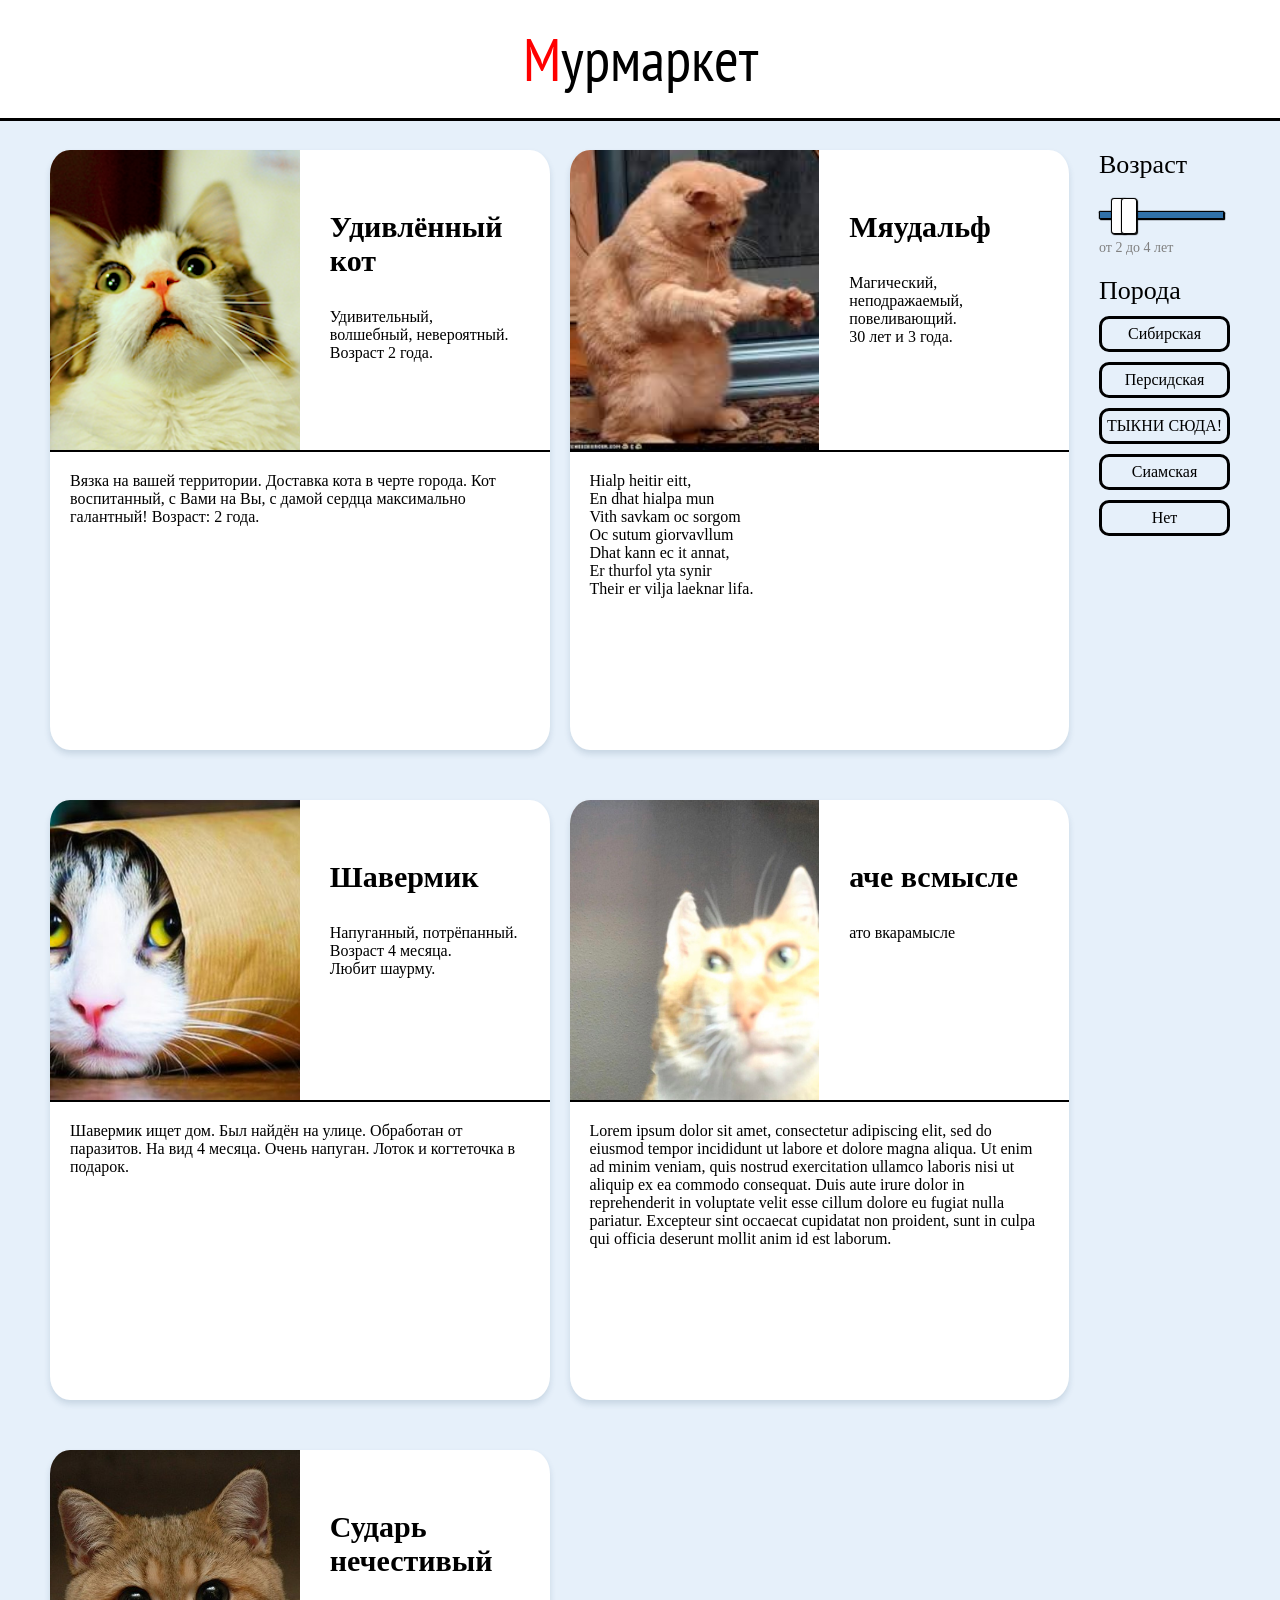
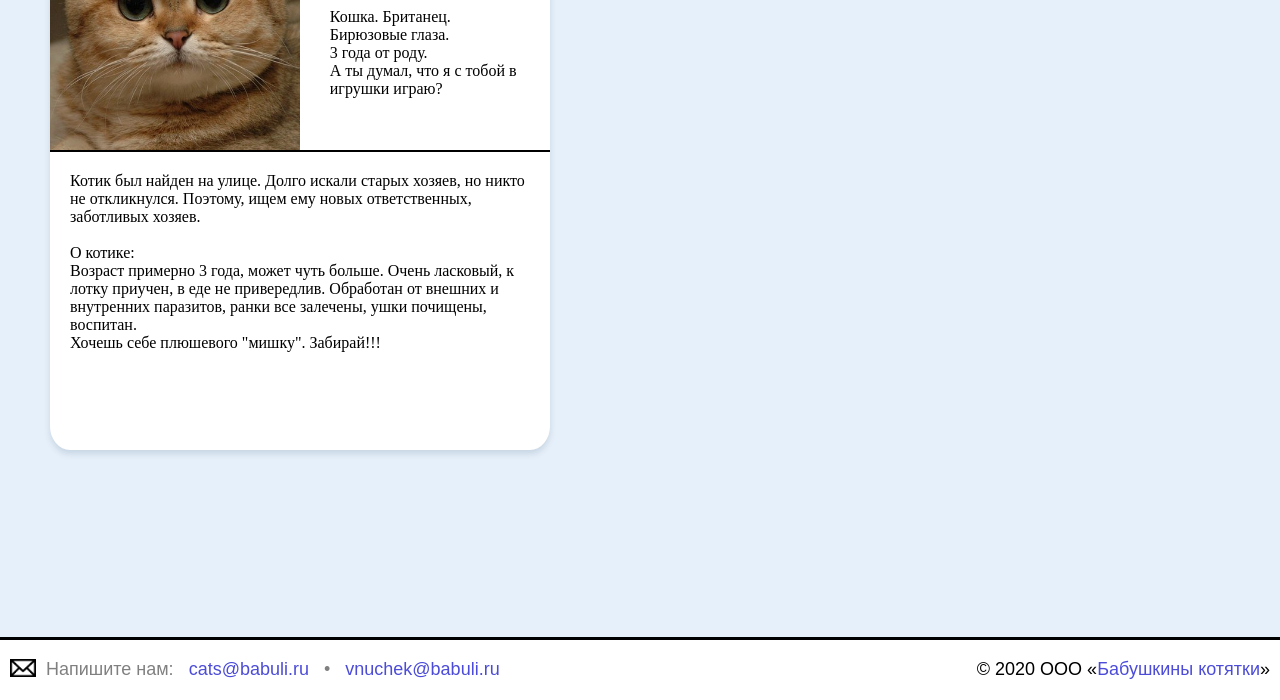
==== commit bf541fe4: "Task 3. Refactoring" ====
--- a/src/index.html
+++ b/src/index.html
@@ -14,108 +14,153 @@
       <div class="header-text">Мурмаркет</div>
     </header>
     <main class="main">
-      <ul class="items-list">
-        <li class="item">
-          <div class="item-image-wrapper">
-            <img class="item-image" src="images/cat1.png" alt="Первый котик">
+      <div class="main-inner-wrapper">
+        <input type="radio" name="filter-kind" id="filter-kind-1" class="filter-kind-radio" />
+        <input type="radio" name="filter-kind" id="filter-kind-2" class="filter-kind-radio" />
+        <input type="radio" name="filter-kind" id="filter-kind-3" class="filter-kind-radio" />
+        <input type="radio" name="filter-kind" id="filter-kind-4" class="filter-kind-radio" />
+        <input type="radio" name="filter-kind" id="filter-kind-5" class="filter-kind-radio" />
+        <ul class="items-list">
+          <li class="item-1 item">
+            <div class="item-image-wrapper">
+              <img class="item-image" src="images/cat1.png" alt="Первый котик">
+            </div>
+            <article class="item-info">
+              <h3 class="item-name">Удивлённый кот</h3>
+              <div class="item-short-description">
+                Удивительный, волшебный, невероятный. Возраст 2 года.
+              </div>
+            </article>
+            <div class="item-long-description">
+              Вязка на вашей территории. Доставка кота в черте города.
+              Кот воспитанный, с Вами на Вы, с дамой сердца максимально галантный!
+              Возраст: 2 года.
+            </div>
+          </li>
+          <li class="item-2 item">
+            <div class="item-image-wrapper">
+              <img class="item-image" src="images/cat2.jpeg" alt="Второй котик">
+            </div>
+            <article class="item-info">
+              <h3 class="item-name">Мяудальф</h3>
+              <div class="item-short-description">
+                Магический, неподражаемый, повеливающий.
+                <br>30 лет и 3 года.
+              </div>
+            </article>
+            <div class="item-long-description">
+              Hialp heitir eitt,
+              <br>En dhat hialpa mun
+              <br>Vith savkam oc sorgom
+              <br>Oc sutum giorvavllum
+              <br>Dhat kann ec it annat,
+              <br>Er thurfol yta synir
+              <br>Their er vilja laeknar lifa.
+            </div>
+          </li>
+          <li class="item-3 item">
+            <div class="item-image-wrapper">
+              <img class="item-image" src="images/cat3.jpg" alt="Третий котик">
+            </div>
+            <article class="item-info">
+              <h3 class="item-name">Шавермик</h3>
+              <div class="item-short-description">
+                Напуганный, потрёпанный.
+                <br>Возраст 4 месяца.
+                <br>Любит шаурму.
+              </div>
+            </article>
+            <div class="item-long-description">
+              Шавермик ищет дом. Был найдён на улице. Обработан от паразитов.
+              На вид 4 месяца. Очень напуган. Лоток и когтеточка в подарок.
+            </div>
+          </li>
+          <li class="item-4 item">
+            <div class="item-image-wrapper">
+              <img class="item-image" src="images/cat4.jpg" alt="Четвёртый котик">
+            </div>
+            <section class="item-info">
+              <h3 class="item-name">аче всмысле</h3>
+              <div class="item-short-description">
+                ато вкарамысле
+              </div>
+            </section>
+            <div class="item-long-description">
+              Lorem ipsum dolor sit amet, consectetur adipiscing elit, sed do
+              eiusmod tempor incididunt ut labore et dolore magna aliqua. Ut
+              enim ad minim veniam, quis nostrud exercitation ullamco laboris
+              nisi ut aliquip ex ea commodo consequat. Duis aute irure dolor in
+              reprehenderit in voluptate velit esse cillum dolore eu fugiat
+              nulla pariatur. Excepteur sint occaecat cupidatat non proident,
+              sunt in culpa qui officia deserunt mollit anim id est laborum.
+            </div>
+          </li>
+          <li class="item-5 item">
+            <div class="item-image-wrapper">
+              <img class="item-image" src="images/cat5.jpg" alt="Пятый котик">
+            </div>
+            <article class="item-info">
+              <h3 class="item-name">Сударь нечестивый</h3>
+              <div class="item-short-description">
+                Кошка. Британец.
+                <br>Бирюзовые глаза.
+                <br>3 года от роду.
+                <br>А ты думал, что я с тобой в игрушки играю?
+              </div>
+            </article>
+            <div class="item-long-description">
+              Котик был найден на улице. Долго искали старых хозяев,
+              но никто не откликнулся. Поэтому, ищем ему новых ответственных,
+              заботливых хозяев.
+              <br>
+              <br>О котике:
+              <br>Возраст примерно 3 года, может чуть больше. Очень ласковый,
+              к лотку приучен, в еде не привередлив.
+              Обработан от внешних и внутренних паразитов, ранки все залечены,
+              ушки почищены, воспитан.
+              <br>Хочешь себе плюшевого "мишку". Забирай!!!
+            </div>
+          </li>
+        </ul>
+        <div class="filters">
+          <div class="filter-range-wrapper">
+            <div class="filter-name">Возраст</div>
+            <div class="filter-range-thumbs-wrapper">
+              <label class="filter-range-thumb" for="from"></label>
+              <input id="from" type="range" class="filter-range" min="0" max="20" step="1"
+                     value="2">
+              <label id="filter-range-thumb" for="to"></label>
+              <input id="to" type="range" class="filter-range" min="0" max="20" step="1" value="4">
+            </div>
+            <div class="filter-range-values-text">от 2 до 4 лет</div>
           </div>
-          <article class="item-info">
-            <h3 class="item-name">Удивлённый кот</h3>
-            <div class="item-short-description">
-              Удивительный, волшебный, невероятный. Возраст 2 года.
+          <div class="filter-kind-wrapper">
+            <div class="filter-name">Порода</div>
+            <div class="filter-kind-list-wrapper">
+              <div class="filter-kind-button--1 kind-button">
+                <div class="filter-kind-name">Сибирская</div>
+                <label for="filter-kind-1" class="filter-kind-label"></label>
+              </div>
+              <div class="filter-kind-button--2 kind-button">
+                <div class="filter-kind-name">Персидская</div>
+                <label for="filter-kind-2" class="filter-kind-label"></label>
+              </div>
+              <div class="filter-kind-button--3 kind-button">
+                <div class="filter-kind-name">ТЫКНИ СЮДА!</div>
+                <label for="filter-kind-3" class="filter-kind-label"></label>
+              </div>
+              <div class="filter-kind-button--4 kind-button">
+                <div class="filter-kind-name">Сиамская</div>
+                <label for="filter-kind-4" class="filter-kind-label"></label>
+              </div>
+              <div class="filter-kind-button--5 kind-button">
+                <div class="filter-kind-name">Нет</div>
+                <label for="filter-kind-5" class="filter-kind-label"></label>
+              </div>
             </div>
-          </article>
-          <div class="item-long-description">
-            Вязка на вашей территории. Доставка кота в черте города.
-            Кот воспитанный, с Вами на Вы, с дамой сердца максимально галантный!
-            Возраст: 2 года.
           </div>
-        </li>
-        <li class="item">
-          <div class="item-image-wrapper">
-            <img class="item-image" src="images/cat2.jpeg" alt="Второй котик">
-          </div>
-          <article class="item-info">
-            <h3 class="item-name">Мяудальф</h3>
-            <div class="item-short-description">
-              Магический, неподражаемый, повеливающий.
-              <br>30 лет и 3 года.
-            </div>
-          </article>
-          <div class="item-long-description">
-            Hialp heitir eitt,
-            <br>En dhat hialpa mun
-            <br>Vith savkam oc sorgom
-            <br>Oc sutum giorvavllum
-            <br>Dhat kann ec it annat,
-            <br>Er thurfol yta synir
-            <br>Their er vilja laeknar lifa.
-          </div>
-        </li>
-        <li class="item">
-          <div class="item-image-wrapper">
-            <img class="item-image" src="images/cat3.jpg" alt="Третий котик">
-          </div>
-          <article class="item-info">
-            <h3 class="item-name">Шавермик</h3>
-            <div class="item-short-description">
-              Напуганный, потрёпанный.
-              <br>Возраст 4 месяца.
-              <br>Любит шаурму.
-            </div>
-          </article>
-          <div class="item-long-description">
-            Шавермик ищет дом. Был найдён на улице. Обработан от паразитов.
-            На вид 4 месяца. Очень напуган. Лоток и когтеточка в подарок.
-          </div>
-        </li>
-        <li class="item">
-          <div class="item-image-wrapper">
-            <img class="item-image" src="images/cat4.jpg" alt="Четвёртый котик">
-          </div>
-          <section class="item-info">
-            <h3 class="item-name">аче всмысле</h3>
-            <div class="item-short-description">
-              ато вкарамысле
-            </div>
-          </section>
-          <div class="item-long-description">
-            Lorem ipsum dolor sit amet, consectetur adipiscing elit, sed do
-            eiusmod tempor incididunt ut labore et dolore magna aliqua. Ut
-            enim ad minim veniam, quis nostrud exercitation ullamco laboris
-            nisi ut aliquip ex ea commodo consequat. Duis aute irure dolor in
-            reprehenderit in voluptate velit esse cillum dolore eu fugiat
-            nulla pariatur. Excepteur sint occaecat cupidatat non proident,
-            sunt in culpa qui officia deserunt mollit anim id est laborum.
-          </div>
-        </li>
-        <li class="item">
-          <div class="item-image-wrapper">
-            <img class="item-image" src="images/cat5.jpg" alt="Пятый котик">
-          </div>
-          <article class="item-info">
-            <h3 class="item-name">Сударь нечестивый</h3>
-            <div class="item-short-description">
-              Кошка. Британец.
-              <br>Бирюзовые глаза.
-              <br>3 года от роду.
-              <br>А ты думал, что я с тобой в игрушки играю?
-            </div>
-          </article>
-          <div class="item-long-description">
-            Котик был найден на улице. Долго искали старых хозяев,
-            но никто не откликнулся. Поэтому, ищем ему новых ответственных,
-            заботливых хозяев.
-            <br>
-            <br>О котике:
-            <br>Возраст примерно 3 года, может чуть больше. Очень ласковый,
-            к лотку приучен, в еде не привередлив.
-            Обработан от внешних и внутренних паразитов, ранки все залечены,
-            ушки почищены, воспитан.
-            <br>Хочешь себе плюшевого "мишку". Забирай!!!
-          </div>
-        </li>
-      </ul>
+        </div>
+      </div>
     </main>
     <footer class="footer">
       <div class="footer-links">
--- a/src/index.css
+++ b/src/index.css
@@ -14,7 +14,7 @@
 .header {
   position: fixed;
   top: 0;
-  z-index: 2;
+  z-index: 3;
 
   width: 100%;
 
@@ -30,7 +30,10 @@
 .main {
   box-sizing: border-box;
   height: auto;
-  padding: 125px 0 200px;
+}
+
+.main-inner-wrapper {
+  padding: 150px 50px 220px;
 }
 
 .header-text {
@@ -49,10 +52,11 @@
   display: flex;
   flex-direction: column;
 
-  padding: 15px 25px;
-}
-
-.items-list > .item {
+  margin: 0;
+  padding: 0;
+}
+
+.item {
   display: block;
 
   overflow: hidden;
@@ -66,22 +70,18 @@
   box-shadow: 0 4px 6px rgba(26, 65, 101, 0.15);
 }
 
-.items-list > .item > .item-image-wrapper > .item-image {
+.item-image {
   width: 100%;
 
   /*object-fit: cover;*/
 }
 
-.items-list > .item > .item-info {
+.item-name {
+  font-size: 30px;
+}
+
+.item-info {
   margin: 30px;
-}
-
-.items-list > .item > .item-long-description {
-  display: none;
-}
-
-.items-list > .item > .item-horizontal-line {
-  display: none;
 }
 
 /* Footer */
@@ -89,7 +89,7 @@
 .footer {
   position: absolute;
   bottom: 0;
-  z-index: 1;
+  z-index: 2;
 
   width: 100%;
   height: 210px;
@@ -122,11 +122,7 @@
   height: 1em;
 }
 
-.footer-links > .footer-link-email-image:first-child {
-  display: none;
-}
-
-.footer-links > .footer-link > .footer-link-email-image {
+.footer-link > .footer-link-email-image {
   display: inline-block;
 }
 
@@ -136,6 +132,12 @@
   margin: 0 10px;
 }
 
+/* Common */
+
+.item-long-description,
+.filter-kind-radio,
+.filters,
+.footer-links > .footer-link-email-image:first-child,
 .footer-text-dot {
   display: none;
 }
@@ -150,18 +152,14 @@
     grid-template-columns: repeat(auto-fill, 325px);
   }
 
-  .items-list > .item > .item-image-wrapper {
+  .item-image-wrapper {
     height: 300px;
   }
 
-  .items-list > .item > .item-image-wrapper > .item-image {
+  .item-image {
     height: 100%;
 
     object-fit: cover;
-  }
-
-  .items-list > .item > .item-horizontal-line {
-    display: none;
   }
 
   .footer {
@@ -180,47 +178,53 @@
     margin: 20px 10px;
   }
 
-  .footer-text {
+  .footer-text,
+  .footer-link > .footer-link-email-image {
     display: inline-block;
   }
 
+  .filter-kind-radio,
+  .filters,
   .footer-text-dot {
     display: none;
   }
-
-  .footer-links > .footer-link > .footer-link-email-image {
-    display: inline-block;
-  }
 }
 
 @media screen and (min-width: 1201px) {
+  .main-inner-wrapper {
+    display: flex;
+    flex-direction: row;
+    align-items: flex-start;
+    justify-content: space-between;
+  }
+
   .items-list {
     display: grid;
     grid-gap: 20px;
     grid-template-columns: 1fr 1fr;
   }
 
-  .items-list > .item {
+  .item {
     display: grid;
     grid-template-columns: 1fr 1fr;
     grid-template-rows: 1fr 1fr;
   }
 
-  .items-list > .item > .item-image-wrapper {
+  .item-image-wrapper {
     grid-column: 1;
     grid-row: 1;
   }
 
-  .items-list > .item > .item-info {
+  .item-info {
     grid-column: 2;
     grid-row: 1;
   }
 
-  .items-list > .item > .item-info > .item-short-description {
+  .item-short-description {
     display: block;
   }
 
-  .items-list > .item > .item-long-description {
+  .item-long-description {
     display: block;
 
     grid-column: 1/3;
@@ -230,10 +234,249 @@
 
     border-top: 2px solid;
   }
-  .items-list > .item > .item-horizontal-line {
+
+  .filters {
+    position: relative;
+
+    display: flex;
+
+    flex-direction: column;
+
+    padding-left: 30px;
+  }
+
+  .filter-range-wrapper {
     display: block;
-    grid-column: 1/2;
-    grid-row: 2;
+  }
+
+  .filter-name {
+    padding-bottom: 10px;
+
+    font-size: 26px;
+  }
+
+  .filter-range-thumbs-wrapper {
+    padding-bottom: 20px;
+  }
+
+  .filter-range {
+    position: absolute;
+
+    height: 14px;
+
+    border-radius: 3px;
+
+    background-color: transparent;
+  }
+
+  .filter-range-values-text {
+    padding-top: 30px;
+
+    color: grey;
+
+    font-size: 14px;
+  }
+
+  /* ------------------------------------ */
+
+  input[type='range'] {
+    width: 125px;
+
+    margin: 18px 0;
+
+    -webkit-appearance: none;
+  }
+
+  input[type='range']:focus {
+    outline: none;
+  }
+
+  input[type='range']::-webkit-slider-runnable-track {
+    width: 100%;
+    height: 8.4px;
+
+    border: 0.2px solid #010101;
+    border-radius: 1.3px;
+
+    background: #3071a9;
+    box-shadow: 1px 1px 1px #000000, 0 0 1px #0d0d0d;
+    cursor: pointer;
+  }
+
+  input[type='range']::-webkit-slider-thumb {
+    position: relative;
+    z-index: 1;
+
+    width: 16px;
+    height: 36px;
+
+    margin-top: -14px;
+
+    border: 1px solid #000000;
+    border-radius: 3px;
+
+    -webkit-appearance: none;
+
+    background: #ffffff;
+    box-shadow: 1px 1px 1px #000000, 0 0 1px #0d0d0d;
+    cursor: pointer;
+  }
+
+  input[type='range']:focus::-webkit-slider-runnable-track {
+    background: #367ebd;
+  }
+
+  input[type='range']::-moz-range-track {
+    width: 100%;
+    height: 8.4px;
+
+    border: 0.2px solid #010101;
+    border-radius: 1.3px;
+
+    background: #3071a9;
+    box-shadow: 1px 1px 1px #000000, 0 0 1px #0d0d0d;
+    cursor: pointer;
+  }
+
+  input[type='range']::-moz-range-thumb {
+    position: relative;
+    z-index: 10;
+
+    width: 16px;
+    height: 36px;
+
+    border: 1px solid #000000;
+    border-radius: 3px;
+
+    background: #ffffff;
+    box-shadow: 1px 1px 1px #000000, 0 0 1px #0d0d0d;
+    cursor: pointer;
+  }
+
+  input[type='range']::-ms-track {
+    width: 100%;
+    height: 8.4px;
+
+    border-width: 16px 0;
+    border-color: transparent;
+
+    background: transparent;
+    color: transparent;
+    cursor: pointer;
+  }
+
+  input [type='range']::-ms-fill-lower {
+    border: 0.2px solid #010101;
+    border-radius: 2.6px;
+
+    background: #2a6495;
+    box-shadow: 1px 1px 1px #000000, 0 0 1px #0d0d0d;
+  }
+
+  input[type='range']::-ms-fill-upper {
+    border: 0.2px solid #010101;
+    border-radius: 2.6px;
+
+    background: #3071a9;
+    box-shadow: 1px 1px 1px #000000, 0 0 1px #0d0d0d;
+  }
+
+  input[type='range']::-ms-thumb {
+    position: relative;
+    z-index: 10;
+
+    width: 16px;
+    height: 36px;
+
+    border: 1px solid #000000;
+    border-radius: 3px;
+
+    background: #ffffff;
+
+    box-shadow: 1px 1px 1px #000000, 0 0 1px #0d0d0d;
+    cursor: pointer;
+  }
+
+  input[type='range']:focus::-ms-fill-lower {
+    background: #3071a9;
+  }
+
+  input[type='range']:focus::-ms-fill-upper {
+    background: #367ebd;
+  }
+
+  .filter-kind-wrapper {
+    display: block;
+
+    padding: 20px 0;
+  }
+
+  .kind-button {
+    position: relative;
+
+    width: 125px;
+    height: 30px;
+
+    margin-bottom: 10px;
+
+    border: solid black;
+    border-radius: 10px;
+
+    cursor: pointer;
+  }
+
+  .filter-kind-name {
+    position: relative;
+
+    display: flex;
+    align-items: center;
+    justify-content: center;
+
+    width: 100%;
+    height: 100%;
+
+    font-size: 16px;
+  }
+
+  .filter-kind-label {
+    position: absolute;
+    top: 0;
+    left: 0;
+
+    display: block;
+
+    width: 100%;
+    height: 100%;
+
+    cursor: pointer;
+  }
+
+  #filter-kind-1:checked
+    ~ .filters
+    .filter-kind-wrapper
+    .filter-kind-list-wrapper
+    .filter-kind-button--1,
+  #filter-kind-2:checked
+    ~ .filters
+    .filter-kind-wrapper
+    .filter-kind-list-wrapper
+    .filter-kind-button--2,
+  #filter-kind-3:checked
+    ~ .filters
+    .filter-kind-wrapper
+    .filter-kind-list-wrapper
+    .filter-kind-button--3,
+  #filter-kind-4:checked
+    ~ .filters
+    .filter-kind-wrapper
+    .filter-kind-list-wrapper
+    .filter-kind-button--4,
+  #filter-kind-5:checked
+    ~ .filters
+    .filter-kind-wrapper
+    .filter-kind-list-wrapper
+    .filter-kind-button--5 {
+    background: greenyellow;
   }
 
   .footer {
@@ -260,7 +503,12 @@
     margin: 0;
   }
 
-  .footer-links > .footer-link > .footer-link-email-image {
+  .filter-kind-radio,
+  .footer-link > .footer-link-email-image,
+  #filter-kind-3:checked ~ .items-list .item-1,
+  #filter-kind-3:checked ~ .items-list .item-2,
+  #filter-kind-3:checked ~ .items-list .item-3,
+  #filter-kind-3:checked ~ .items-list .item-5 {
     display: none;
   }
 
